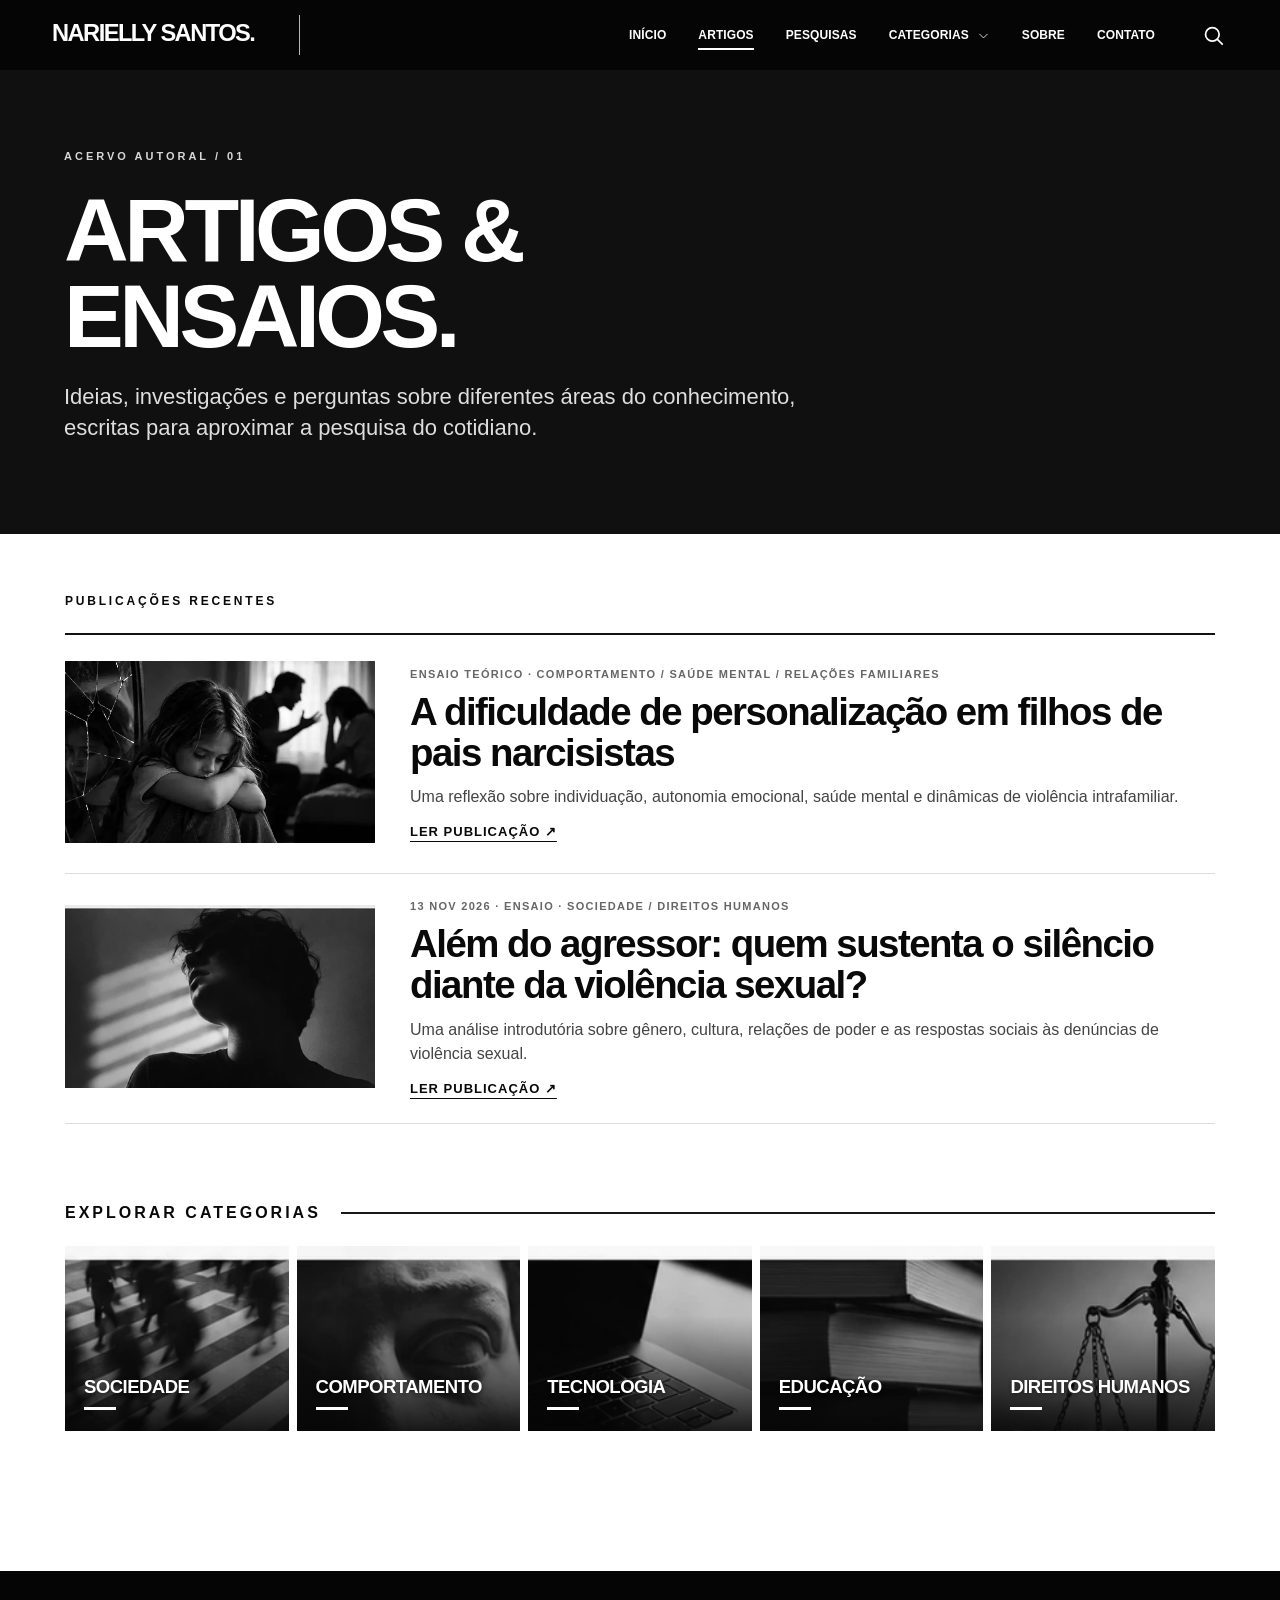
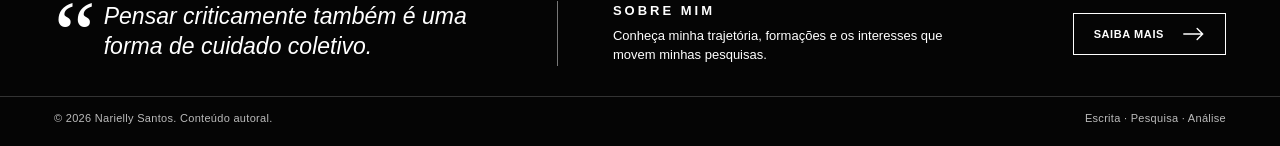
==== artigos/index.html @ c9ee36af "Aplica capa editorial na listagem de artigos" ====
<!DOCTYPE html>

<html lang="pt-BR"><head><meta charset="utf-8"/><meta content="width=device-width, initial-scale=1" name="viewport"/>
<meta content="Arquivo de artigos e ensaios autorais de Narielly Santos." name="description"/><meta content="#050505" name="theme-color"/>
<meta content="website" property="og:type"/><meta content="Artigos e ensaios — Narielly Santos" property="og:title"/><meta content="Arquivo de artigos e ensaios autorais de Narielly Santos." property="og:description"/>
<title>Artigos e ensaios — Narielly Santos</title><link href="../assets/style.css" rel="stylesheet"/>
</head><body data-root="../"><a class="skip-link" href="#main">Pular para o conteúdo</a>
<header class="site-header"><div class="header-inner"><a aria-label="Narielly Santos, página inicial" class="brand" href="../index.html">NARIELLY SANTOS.</a>
<nav aria-label="Navegação principal" class="main-nav" data-nav=""><a href="../index.html">INÍCIO</a>
<a aria-current="page" class="active" href="../artigos/index.html">ARTIGOS</a>
<a href="../pesquisas/index.html">PESQUISAS</a>
<div class="nav-dropdown"><button aria-expanded="false" aria-label="Abrir categorias" data-dropdown-toggle="" type="button">CATEGORIAS <svg aria-hidden="true" fill="none" stroke="currentColor" viewbox="0 0 16 16"><path d="m3 6 5 5 5-5"></path></svg></button>
<div class="dropdown-menu"><a href="../artigos/index.html?tema=sociedade">SOCIEDADE</a><a href="../artigos/index.html?tema=comportamento">COMPORTAMENTO</a><a href="../artigos/index.html?tema=tecnologia">TECNOLOGIA</a><a href="../artigos/index.html?tema=educacao">EDUCAÇÃO</a><a href="../artigos/index.html?tema=direitos-humanos">DIREITOS HUMANOS</a><a href="../artigos/index.html?tema=saude-mental">SAÚDE MENTAL</a><a href="../artigos/index.html?tema=relacoes-familiares">RELAÇÕES FAMILIARES</a></div></div>
<a href="../sobre/index.html">SOBRE</a><a href="../contato/index.html">CONTATO</a></nav>
<div class="header-actions"><button aria-label="Pesquisar no site" class="icon-button" data-search-open="" title="Pesquisar (/)" type="button"><svg aria-hidden="true" fill="none" stroke="currentColor" stroke-linecap="round" stroke-linejoin="round" viewbox="0 0 24 24"><circle cx="10.8" cy="10.8" r="7.1"></circle><path d="m16.1 16.1 5 5"></path></svg></button>
<button aria-expanded="false" aria-label="Abrir menu" class="icon-button mobile-menu" data-menu="" type="button"><svg aria-hidden="true" fill="none" stroke="currentColor" stroke-linecap="round" viewbox="0 0 24 24"><path d="M2 6h20M2 12h20M2 18h20"></path></svg></button></div></div></header>
<main id="main"><section class="inner-hero no-image"><div class="inner-kicker">ACERVO AUTORAL / 01</div><h1>ARTIGOS &amp;<br/>ENSAIOS.</h1><p>Ideias, investigações e perguntas sobre diferentes áreas do conhecimento, escritas para aproximar a pesquisa do cotidiano.</p></section>
<div class="content-container"><div class="section-overline" data-category-title="">PUBLICAÇÕES RECENTES</div><div class="article-list" data-article-list=""><article class="article-list-card"><a href="narcisismo-parental-autonomia-emocional/index.html" aria-label="Ler A dificuldade de personalização em filhos de pais narcisistas"><img alt="Imagem editorial em preto e branco sobre relações familiares" src="../assets/capa-narcisismo-parental.webp"/></a><div><div class="small-meta">ENSAIO TEÓRICO · COMPORTAMENTO / SAÚDE MENTAL / RELAÇÕES FAMILIARES</div><h2><a href="narcisismo-parental-autonomia-emocional/index.html">A dificuldade de personalização em filhos de pais narcisistas</a></h2><p>Uma reflexão sobre individuação, autonomia emocional, saúde mental e dinâmicas de violência intrafamiliar.</p><a class="text-arrow" href="narcisismo-parental-autonomia-emocional/index.html">LER PUBLICAÇÃO ↗</a></div></article>
<article class="article-list-card"><a href="alem-do-agressor/index.html"><img alt="Silhueta conceitual em preto e branco" src="../assets/feature-silhouette.webp"/></a><div><div class="small-meta">13 NOV 2026 · ENSAIO · SOCIEDADE / DIREITOS HUMANOS</div><h2><a href="alem-do-agressor/index.html">Além do agressor: quem sustenta o silêncio diante da violência sexual?</a></h2><p>Uma análise introdutória sobre gênero, cultura, relações de poder e as respostas sociais às denúncias de violência sexual.</p><a class="text-arrow" href="alem-do-agressor/index.html">LER PUBLICAÇÃO ↗</a></div></article></div>
<div class="empty-state" data-empty-state="" hidden=""><h2>Novas publicações em preparação.</h2><p>Esta categoria ainda não tem um texto publicado. O primeiro ensaio já está disponível nas seções Sociedade e Direitos humanos.</p><a href="./index.html">Ver todos os artigos ↗</a></div>
<h2 class="section-label">EXPLORAR CATEGORIAS</h2><div class="topics-page"><a aria-label="Publicações de Sociedade" class="topic-card" href="../artigos/index.html?tema=sociedade"><img alt="Fotografia conceitual para a categoria Sociedade" src="../assets/category-sociedade.webp"/><span>SOCIEDADE</span></a><a aria-label="Publicações de Comportamento" class="topic-card" href="../artigos/index.html?tema=comportamento"><img alt="Fotografia conceitual para a categoria Comportamento" src="../assets/category-comportamento.webp"/><span>COMPORTAMENTO</span></a><a aria-label="Publicações de Tecnologia" class="topic-card" href="../artigos/index.html?tema=tecnologia"><img alt="Fotografia conceitual para a categoria Tecnologia" src="../assets/category-tecnologia.webp"/><span>TECNOLOGIA</span></a><a aria-label="Publicações de Educação" class="topic-card" href="../artigos/index.html?tema=educacao"><img alt="Fotografia conceitual para a categoria Educação" src="../assets/category-educacao.webp"/><span>EDUCAÇÃO</span></a><a aria-label="Publicações de Direitos Humanos" class="topic-card" href="../artigos/index.html?tema=direitos-humanos"><img alt="Fotografia conceitual para a categoria Direitos Humanos" src="../assets/category-direitos-humanos.webp"/><span>DIREITOS HUMANOS</span></a></div></div></main>
<footer class="site-footer"><div class="footer-inner"><div class="footer-quote"><span aria-hidden="true" class="footer-quote-mark">“</span><em>Pensar criticamente também é uma forma de cuidado coletivo.</em></div><div class="footer-about"><h2>SOBRE MIM</h2><p>Conheça minha trajetória, formações e os interesses que movem minhas pesquisas.</p></div><a class="light-button" href="../sobre/index.html">SAIBA MAIS <svg aria-hidden="true" fill="none" stroke="currentColor" stroke-linecap="round" viewbox="0 0 28 18"><path d="M1 9h24M18 2l7 7-7 7"></path></svg></a></div>
<div class="footer-bottom"><span>© <span data-year="">2026</span> Narielly Santos. Conteúdo autoral.</span><span>Escrita · Pesquisa · Análise</span></div></footer>
<div aria-hidden="true" aria-label="Pesquisa no site" aria-modal="true" class="search-modal" data-search-modal="" role="dialog"><div class="search-panel">
<div class="search-panel-top"><h2>BUSCAR PUBLICAÇÕES</h2><button aria-label="Fechar busca" class="icon-button" data-search-close="" style="color:#000;font-size:29px" type="button">×</button></div>
<label for="site-search" style="font-size:12px;color:#666">Pesquise por título ou assunto</label><input autocomplete="off" data-search-input="" id="site-search" placeholder="Violência sexual, tecnologia, sociedade..."/><div class="search-results" data-search-results=""></div></div></div>
<script defer="" src="../assets/app.js"></script></body></html>
---- assets/style.css ----
:root{--ink:#090909;--paper:#f5f5f5;--white:#fff;--grey:#656565;--line:#d6d6d6;--soft:#ededed;--max:1320px}
*,*::before,*::after{box-sizing:border-box}
html{scroll-behavior:smooth;scroll-padding-top:82px}
body{margin:0;background:#fff;color:var(--ink);font-family:Arial,Helvetica,sans-serif;-webkit-font-smoothing:antialiased}
body.modal-open,body.nav-open{overflow:hidden}
a{color:inherit;text-decoration:none}
button,input,textarea{font:inherit}
button{cursor:pointer}
button:disabled{cursor:not-allowed}
::selection{background:#222;color:#fff}
:focus-visible{outline:3px solid #aaa;outline-offset:3px}
.skip-link{position:absolute;left:15px;top:-90px;z-index:100;background:#fff;color:#000;padding:10px 15px}
.skip-link:focus{top:10px}
.site-header{height:70px;background:#050505;color:white;position:relative;z-index:20}
.header-inner{height:100%;max-width:var(--max);margin:auto;padding:0 52px;display:flex;align-items:center;gap:36px}
.brand{font-size:clamp(16px,1.85vw,29px);font-weight:850;letter-spacing:-1.55px;white-space:nowrap;line-height:1}
.brand::after{content:"";display:inline-block;width:1px;height:40px;background:#b8b8b8;vertical-align:middle;margin-left:45px}
.main-nav{display:flex;align-items:center;gap:clamp(16px,2.5vw,36px);margin-left:auto;white-space:nowrap}
.main-nav>a,.nav-dropdown>button{padding:8px 0;border:0;background:none;color:inherit;font-size:12px;letter-spacing:.1px;font-weight:700;position:relative}
.main-nav>a::after,.nav-dropdown>button::after{content:"";height:2px;width:0;background:white;bottom:0;left:0;position:absolute;transition:width .18s}
.main-nav>a:hover::after,.main-nav>a.active::after,.nav-dropdown>button:hover::after{width:100%}
.nav-dropdown{position:relative}
.nav-dropdown>button{display:flex;align-items:center;gap:8px}
.nav-dropdown>button svg{width:13px;height:13px}
.dropdown-menu{display:none;position:absolute;right:-15px;top:33px;width:240px;background:#fff;color:#0a0a0a;border:1px solid #dadada;box-shadow:0 13px 35px #0003;padding:10px 0}
.nav-dropdown:focus-within .dropdown-menu,.nav-dropdown:hover .dropdown-menu,.nav-dropdown.open .dropdown-menu{display:block}
.dropdown-menu a{display:block;padding:10px 17px;font-size:12px;font-weight:650;letter-spacing:.8px}
.dropdown-menu a:hover,.search-result:hover{background:#eee}
.header-actions{display:flex;gap:21px;align-items:center;margin-left:8px}
.icon-button{color:inherit;border:0;background:none;display:inline-flex;align-items:center;justify-content:center;padding:3px}
.icon-button svg{width:23px;height:23px;stroke-width:1.8}
.mobile-menu{display:none}
.home-hero{height:530px;position:relative;background:linear-gradient(90deg,#1a1a1a,#222);color:#fff;overflow:hidden}
.hero-art{position:absolute;top:0;right:0;width:63%;height:100%;background-image:url('hero-portrait.webp');background-repeat:no-repeat;background-position:center 45%;background-size:cover;filter:grayscale(1)}
.home-hero::before{content:"";position:absolute;inset:0;z-index:1;background:linear-gradient(90deg,#181818 0%,#181818 28%,#181818e6 42%,#18181844 61%,transparent 82%)}
.hero-inner{max-width:var(--max);margin:auto;padding:0 72px;height:100%;position:relative;z-index:2;display:flex;flex-direction:column;justify-content:center;align-items:flex-start}
.eyebrow{font-size:12px;font-weight:500;letter-spacing:5px;text-transform:uppercase}
.home-hero h1{font-size:clamp(60px,7.8vw,110px);line-height:.82;font-weight:300;letter-spacing:-5px;margin:26px 0 28px;text-transform:uppercase}
.home-hero h1 strong{display:block;font-weight:900;letter-spacing:-6px}
.hero-rule{display:block;width:70px;height:4px;background:white}
.hero-description{font-size:clamp(17px,1.6vw,23px);max-width:465px;line-height:1.23;font-weight:400;margin:22px 0 30px}
.outline-button,.light-button{display:inline-flex;gap:19px;justify-content:center;align-items:center;min-height:54px;border:2px solid #fff;color:#fff;padding:12px 30px;text-transform:uppercase;font-weight:800;font-size:14px;letter-spacing:.6px;background:transparent;transition:color .15s,background .15s}
.outline-button:hover{background:white;color:#000}
.outline-button svg,.light-button svg{width:26px;height:18px;stroke-width:1.8}
.home-content{max-width:var(--max);margin:auto;padding:22px 42px 28px}
.feature-grid{display:grid;grid-template-columns:44% 1fr;gap:30px;align-items:stretch}
.feature-image{display:block;overflow:hidden;min-height:272px;background:#222}
.feature-image img{width:100%;height:100%;display:block;object-fit:cover;filter:grayscale(1);transition:transform .4s}
.feature-image:hover img{transform:scale(1.035)}
.feature-copy{min-width:0;padding:5px 25px 10px 0;display:flex;flex-direction:column}
.kicker{display:flex;align-items:center;gap:14px;letter-spacing:3px;font-size:11px;font-weight:750}
.kicker::after{content:"";width:46px;height:1px;background:#797979}
.feature-copy h2{font-size:clamp(30px,3.45vw,45px);line-height:.97;letter-spacing:-1.9px;margin:20px 0 12px;max-width:670px;font-weight:850}
.feature-copy p{font-size:16px;line-height:1.42;max-width:650px;margin:0}
.feature-meta{margin-top:auto;padding-top:22px;display:flex;align-items:center;gap:13px;flex-wrap:wrap;font-size:10px;letter-spacing:.6px;font-weight:650}
.feature-meta .meta-divider{height:15px;width:1px;background:#888}
.feature-arrow{font-size:37px;font-weight:300;margin-left:auto;line-height:1;transition:transform .2s}
.feature-arrow:hover{transform:translateX(8px)}
.topics{margin-top:32px}
.section-label{font-weight:850;letter-spacing:3px;font-size:16px;margin:0 0 15px;display:flex;gap:20px;align-items:center;text-transform:uppercase}
.section-label::after{content:"";height:2px;flex:1;background:#171717}
.topic-grid{display:grid;grid-template-columns:repeat(5,minmax(0,1fr));gap:7px}
.topic-card{height:202px;position:relative;overflow:hidden;background:#222;color:white;display:block}
.topic-card>img{width:100%;height:100%;object-fit:cover;filter:grayscale(1);transition:transform .3s,filter .3s}
.topic-card::after{content:"";position:absolute;inset:38% 0 0;background:linear-gradient(transparent,#050505db);pointer-events:none}
.topic-card span{position:absolute;bottom:21px;left:19px;z-index:2;font-size:clamp(15px,1.45vw,21px);font-weight:850;letter-spacing:-.55px;text-transform:uppercase;line-height:1.05;text-shadow:0 1px 4px #0007}
.topic-card span::after{content:"";display:block;margin-top:10px;height:3px;width:32px;background:white}
.topic-card:hover img{transform:scale(1.08);filter:grayscale(1) brightness(.78)}
.site-footer{background:#050505;color:#fff}
.footer-inner{max-width:var(--max);margin:auto;display:grid;grid-template-columns:43% 1fr auto;gap:55px;align-items:center;padding:30px 54px}
.footer-quote{display:flex;gap:21px;align-items:flex-start;min-width:0;border-right:1px solid #777;padding-right:35px}
.footer-quote-mark{font-family:Georgia,serif;font-size:94px;line-height:.7;letter-spacing:-13px}
.footer-quote em{font-size:clamp(16px,1.8vw,23px);line-height:1.32;font-weight:350;max-width:370px}
.footer-about h2{font-size:13px;letter-spacing:3px;margin:0 0 9px}
.footer-about p{font-size:13px;line-height:1.4;max-width:350px;margin:0}
.light-button{min-height:42px;border:1px solid white;padding:9px 20px;font-size:11px;white-space:nowrap}
.light-button:hover{background:white;color:#000}
.light-button svg{width:22px}
.footer-bottom{padding:15px 54px 22px;border-top:1px solid #333;max-width:var(--max);margin:auto;display:flex;gap:20px;justify-content:space-between;font-size:11px;color:#bbb;letter-spacing:.3px}
/* Interior pages */
.inner-hero{background:#0b0b0b;color:#fff;position:relative;overflow:hidden;padding:80px max(5vw,calc((100vw - 1210px)/2)) 90px}
.inner-hero.no-image{background:#101010}
.inner-hero .inner-kicker{font-size:11px;letter-spacing:3px;font-weight:700;text-transform:uppercase;color:#d7d7d7}
.inner-hero h1{font-size:clamp(52px,7vw,93px);font-weight:850;letter-spacing:-4.5px;line-height:.96;margin:25px 0 22px;max-width:1000px}
.inner-hero p{font-size:clamp(17px,1.8vw,22px);line-height:1.43;max-width:760px;margin:0;color:#dedede}
.inner-hero .hero-image{position:absolute;inset:0 0 0 52%;background:url('feature-silhouette.webp') center/cover;opacity:.48;filter:grayscale(1)}
.inner-hero:has(.hero-image)::after{content:"";position:absolute;inset:0;background:linear-gradient(90deg,#0b0b0b 36%,#0b0b0bb3 65%,#0b0b0b36);pointer-events:none}
.inner-hero:has(.hero-image)>:not(.hero-image){position:relative;z-index:1}
.content-container{width:min(calc(100% - 64px),1150px);margin:auto;padding:60px 0 100px}
.section-overline{text-transform:uppercase;letter-spacing:2.8px;font-size:12px;font-weight:700}
.article-list{display:grid;gap:0;border-top:2px solid #111;margin:25px 0 45px}
.article-list-card{display:grid;grid-template-columns:310px 1fr;gap:35px;padding:26px 0;border-bottom:1px solid #ddd;align-items:center}
.article-list-card img{width:100%;aspect-ratio:1.7;object-fit:cover;filter:grayscale(1)}
.article-list-card h2{font-size:clamp(26px,3vw,39px);letter-spacing:-1.5px;line-height:1.06;margin:12px 0}
.article-list-card p{line-height:1.5;color:#444;margin:0 0 13px}
.small-meta{font-size:11px;text-transform:uppercase;letter-spacing:1.3px;color:#666;font-weight:700}
.text-arrow{font-size:13px;font-weight:800;text-transform:uppercase;letter-spacing:1px;text-decoration:underline;text-underline-offset:5px}
.text-arrow:hover{opacity:.6}
.topics-page{display:grid;grid-template-columns:repeat(5,1fr);gap:8px;margin:40px 0}
.topics-page .topic-card{height:185px}
.empty-state{background:#f0f0f0;padding:45px;max-width:780px;border-left:4px solid #111;line-height:1.5}
.empty-state h2{margin-top:0;font-size:26px}
.empty-state a{text-decoration:underline}
.article-layout{max-width:1150px;margin:auto;display:grid;grid-template-columns:205px minmax(0,750px);gap:70px;padding:64px 40px 100px}
.article-aside{position:sticky;top:30px;align-self:start;padding-top:5px}
.article-aside .label{font-size:11px;letter-spacing:2px;font-weight:850}
.article-aside .toc{border-left:1px solid #aaa;display:grid;gap:0;margin-top:16px}
.article-aside .toc a{display:block;font-size:12px;line-height:1.35;color:#666;padding:9px 0 9px 14px}
.article-aside .toc a:hover{color:#000;border-left:2px solid #000;margin-left:-1px}
.article-aside .share{margin-top:30px;border-top:1px solid #ddd;padding-top:20px}
.article-aside .share button,.mobile-share{display:inline-flex;align-items:center;gap:10px;border:1px solid #222;padding:10px 14px;font-size:12px;font-weight:700;background:white}
.article-aside .share button:hover,.mobile-share:hover{background:black;color:#fff}
.article-body{max-width:750px}
.article-meta{font-size:11px;font-weight:700;letter-spacing:1.2px;text-transform:uppercase;margin-bottom:35px;display:flex;gap:14px;align-items:center;flex-wrap:wrap}
.article-meta .sep{height:12px;width:1px;background:#999}
.article-body .lead{font-size:clamp(20px,2.2vw,26px);font-weight:500;line-height:1.47;letter-spacing:-.3px;margin:0 0 30px}
.article-body>p,.article-body section p{font-size:18px;line-height:1.82;margin:17px 0;color:#262626}
.article-body section{scroll-margin-top:42px}
.article-body h2{font-size:clamp(27px,3vw,37px);line-height:1.11;letter-spacing:-1px;margin:51px 0 17px}
.article-body blockquote{border-left:4px solid #111;padding:18px 26px;margin:35px 0;font-size:clamp(22px,2.7vw,32px);line-height:1.3;font-weight:700;letter-spacing:-.5px;background:#f2f2f2}
.article-note{border-top:1px solid #222;border-bottom:1px solid #222;margin:30px 0;padding:20px 0;font-size:13px;line-height:1.6;color:#555}
.article-body .references{border-top:2px solid #111;margin-top:55px;padding-top:10px}
.article-body .references h2{margin-top:25px}
.article-body .references li{font-size:14px;line-height:1.65;padding-bottom:14px;overflow-wrap:anywhere}
.article-body .references a{text-decoration:underline;text-underline-offset:3px}
.inline-photo{width:100%;object-fit:cover;max-height:340px;filter:grayscale(1);margin:10px 0 20px}
.prose{max-width:790px}
.prose p{font-size:19px;line-height:1.75;margin:20px 0;color:#272727}
.prose h2{font-size:32px;letter-spacing:-1px;margin-top:50px}
.prose a{text-decoration:underline;text-underline-offset:4px}
.kicker-box{border-top:2px solid #111;padding-top:22px;margin-top:40px}
.form-row{margin-top:18px;display:grid;gap:7px}
.form-row label{font-size:12px;font-weight:800;text-transform:uppercase;letter-spacing:1.4px}
.form-row input,.form-row textarea{width:100%;border:1px solid #888;padding:12px 15px;border-radius:0;background:#fff;line-height:1.4}
.black-button{display:inline-block;background:#080808;color:white;border:1px solid #080808;font-size:12px;font-weight:800;letter-spacing:.6px;padding:15px 25px;margin-top:20px}
.black-button:hover{background:#555;border-color:#555}
.form-feedback{min-height:22px;color:#444;font-size:13px}
/* Search overlay */
.search-modal{position:fixed;z-index:70;inset:0;background:#000b;display:none;align-items:flex-start;justify-content:center;padding:100px 20px 20px}
.search-modal.open{display:flex}
.search-panel{width:min(100%,740px);background:#fff;box-shadow:0 35px 70px #0007;padding:30px}
.search-panel-top{display:flex;justify-content:space-between;align-items:center;gap:20px}
.search-panel h2{font-size:25px;letter-spacing:-1px;margin:0}
.search-panel input{width:100%;border:0;border-bottom:2px solid #111;padding:18px 0;margin:15px 0;font-size:22px;border-radius:0;outline:0}
.search-results{display:grid;gap:7px;max-height:350px;overflow:auto}
.search-result{display:block;padding:15px;border-bottom:1px solid #dedede}
.search-result strong{display:block;font-size:17px}
.search-result small{display:block;color:#666;margin-top:7px;letter-spacing:.4px}
.search-empty{padding:20px;color:#555}
/* Responsive */
@media(max-width:1100px){.header-inner{padding:0 28px;gap:17px}.brand::after{margin-left:15px}.main-nav{gap:17px}.hero-inner{padding:0 50px}.home-content{padding:24px 30px}.feature-copy h2{font-size:36px}.footer-inner{gap:25px;padding-left:32px;padding-right:32px}.footer-bottom{padding-left:32px;padding-right:32px}.article-layout{gap:40px;grid-template-columns:165px minmax(0,1fr)}}
@media(max-width:850px){.site-header{height:64px}.header-inner{padding:0 22px}.brand{font-size:22px}.brand::after{display:none}.main-nav{position:fixed;top:64px;left:0;right:0;bottom:0;background:#090909;display:none;flex-direction:column;align-items:stretch;justify-content:flex-start;padding:28px 30px;gap:15px;overflow-y:auto;margin:0}.nav-open .main-nav{display:flex}.main-nav>a,.nav-dropdown>button{font-size:19px;padding:15px 5px;text-align:left}.nav-dropdown>button{width:100%;justify-content:space-between}.dropdown-menu{position:static;width:auto;display:none;background:#171717;color:white;border-color:#333;box-shadow:none}.nav-dropdown.open .dropdown-menu{display:block}.dropdown-menu a{font-size:13px}.header-actions{margin-left:auto}.mobile-menu{display:inline-flex}.home-hero{height:580px}.hero-art{width:82%;opacity:.78}.home-hero::before{background:linear-gradient(90deg,#171717 0%,#171717ef 33%,#17171796 60%,#17171724 100%)}.hero-inner{padding:0 38px}.home-hero h1{font-size:clamp(60px,10vw,100px)}.feature-grid{grid-template-columns:1fr 1fr;gap:20px}.feature-copy h2{font-size:clamp(26px,4vw,36px)}.topic-grid,.topics-page{grid-template-columns:repeat(3,1fr)}.topic-card{height:205px}.footer-inner{grid-template-columns:1fr 1fr;gap:30px}.footer-quote{border-right:none}.footer-inner>.light-button{grid-column:2;justify-self:start}.article-layout{grid-template-columns:1fr;max-width:780px;padding:45px 25px 90px}.article-aside{position:static}.article-aside .toc{display:none}.article-aside .share{display:none}.article-aside .label{display:none}.article-meta{margin-bottom:25px}}
@media(max-width:610px){.header-inner{padding:0 16px}.brand{font-size:19px;letter-spacing:-1px}.header-actions{gap:12px}.home-hero{height:590px}.hero-art{width:100%;background-position:58% center;opacity:.7}.home-hero::before{background:linear-gradient(90deg,#131313eb 0%,#151515ae 75%,#1515155d 100%),linear-gradient(0deg,#131313e3,transparent 64%)}.hero-inner{padding:0 24px;justify-content:flex-end;padding-bottom:65px}.eyebrow{font-size:9px;letter-spacing:3.6px}.home-hero h1{font-size:clamp(54px,14vw,87px);margin:23px 0 20px;letter-spacing:-3.5px}.home-hero h1 strong{letter-spacing:-4px}.hero-description{font-size:17px;max-width:350px;line-height:1.35;margin:21px 0 25px}.outline-button{padding:12px 20px;min-height:47px;font-size:12px}.home-content{padding:21px 17px 34px}.feature-grid{grid-template-columns:1fr;gap:17px}.feature-image{min-height:0;aspect-ratio:1.65}.feature-copy{padding:0 2px 8px}.feature-copy h2{font-size:clamp(32px,9vw,42px);line-height:1.02;margin:16px 0 12px}.feature-copy p{font-size:15px}.feature-meta{margin-top:20px;gap:8px;font-size:9px}.feature-arrow{font-size:33px}.topics{margin-top:28px}.section-label{font-size:13px;letter-spacing:2px;gap:12px}.topic-grid,.topics-page{grid-template-columns:repeat(2,minmax(0,1fr));gap:7px}.topic-card{height:160px}.topic-card span{font-size:14px;left:12px;bottom:12px}.topic-card span::after{margin-top:7px}.footer-inner{display:block;padding:32px 20px}.footer-quote{padding:0;margin-bottom:26px}.footer-quote-mark{font-size:74px}.footer-quote em{font-size:20px}.footer-about{margin-bottom:20px}.footer-bottom{display:block;padding:20px}.footer-bottom span{display:block;margin-bottom:5px}.inner-hero{padding:65px 22px 70px}.inner-hero h1{font-size:clamp(47px,12vw,72px);letter-spacing:-3px}.inner-hero p{font-size:17px}.content-container{width:calc(100% - 40px);padding:40px 0 75px}.article-list-card{grid-template-columns:1fr;gap:15px}.article-list-card h2{font-size:31px}.article-list-card img{aspect-ratio:1.75}.article-layout{padding:34px 20px 75px}.article-body>p,.article-body section p{font-size:17px;line-height:1.75}.article-body h2{font-size:29px;margin-top:44px}.article-body .lead{font-size:20px}.article-meta{font-size:10px;gap:9px}.search-modal{padding:68px 12px 12px}.search-panel{padding:20px}.search-panel h2{font-size:21px}.search-panel input{font-size:18px}.empty-state{padding:25px}.prose p{font-size:17px}.prose h2{font-size:27px}}
@media(prefers-reduced-motion:reduce){html{scroll-behavior:auto}*,*::before,*::after{transition:none!important;animation:none!important}}


/* Respiro editorial entre o estado vazio e a navegação por categorias. */
.content-container > .section-label { margin-top: 72px; margin-bottom: 24px; }
.empty-state + .section-label { margin-top: 80px; }
.topics-page { margin-top: 24px; }
@media (max-width: 610px) {
  .content-container > .section-label { margin-top: 62px; margin-bottom: 20px; }
  .empty-state + .section-label { margin-top: 68px; }
}
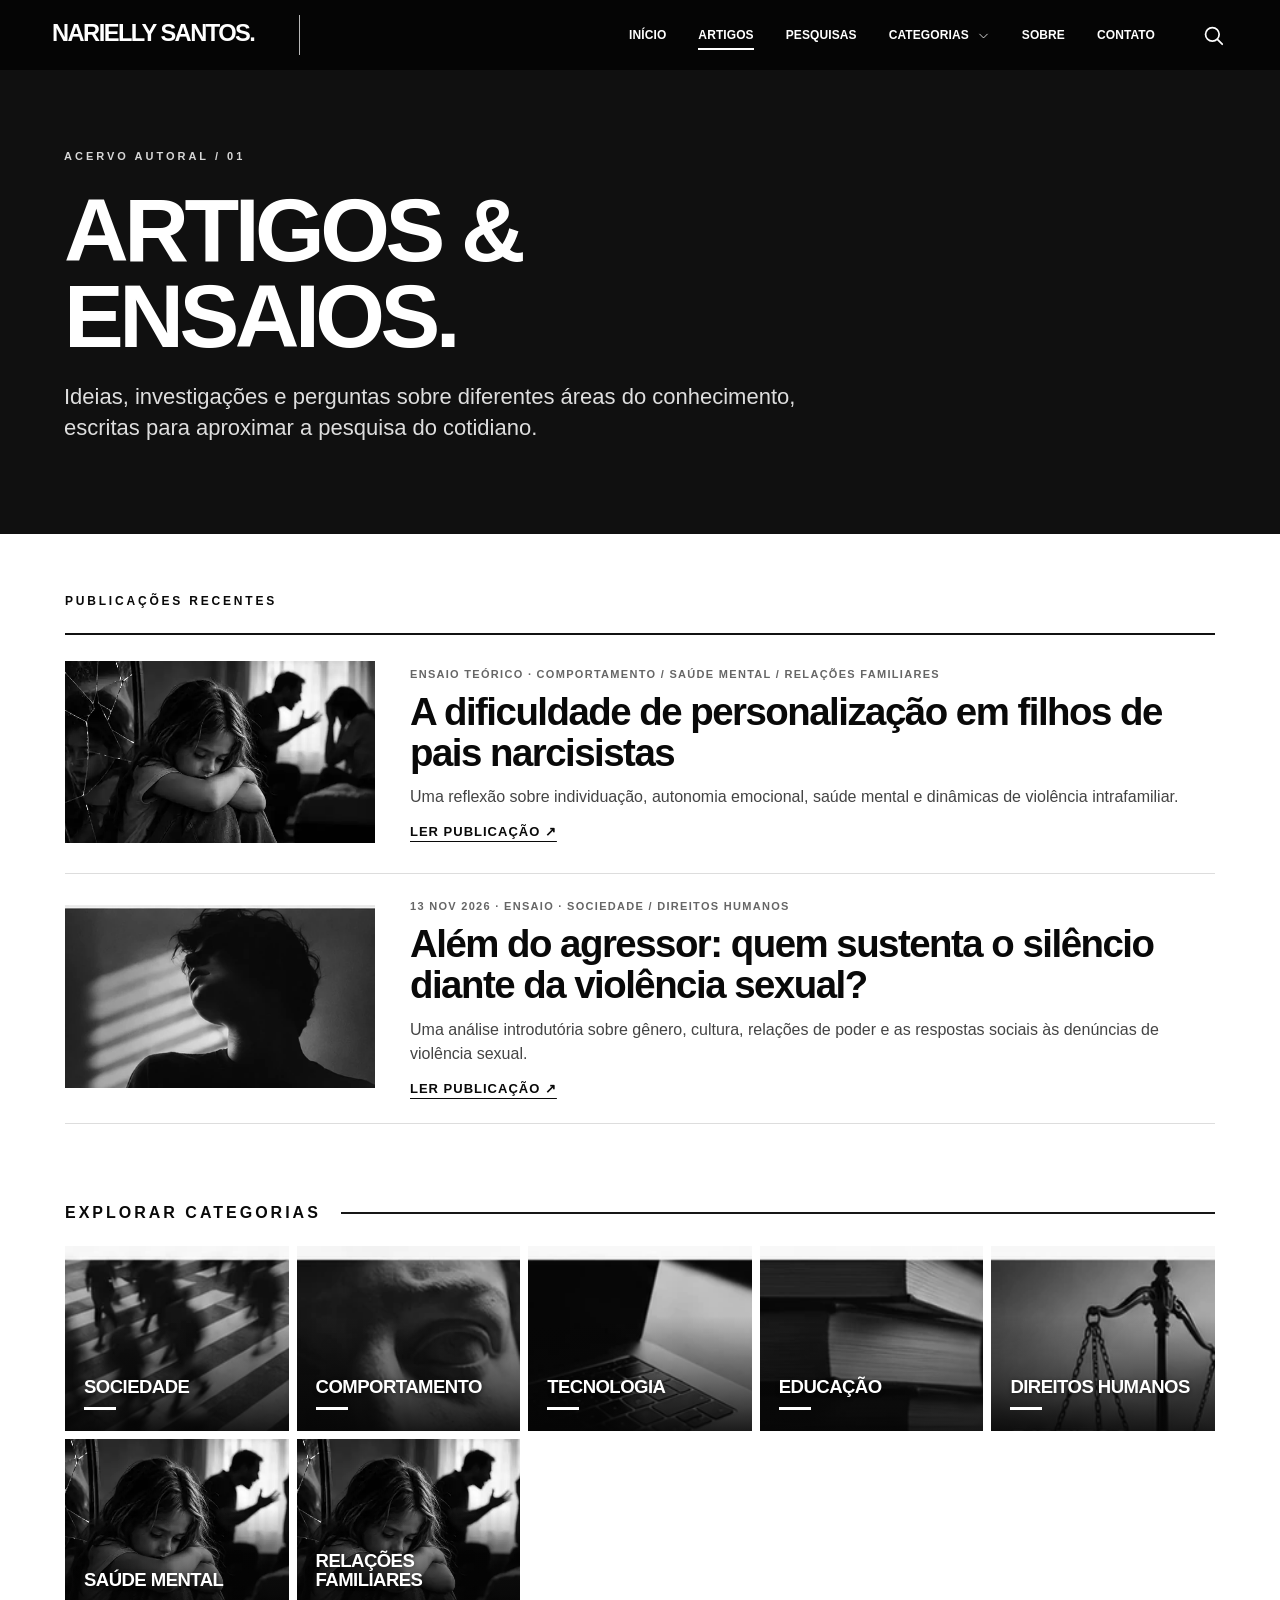
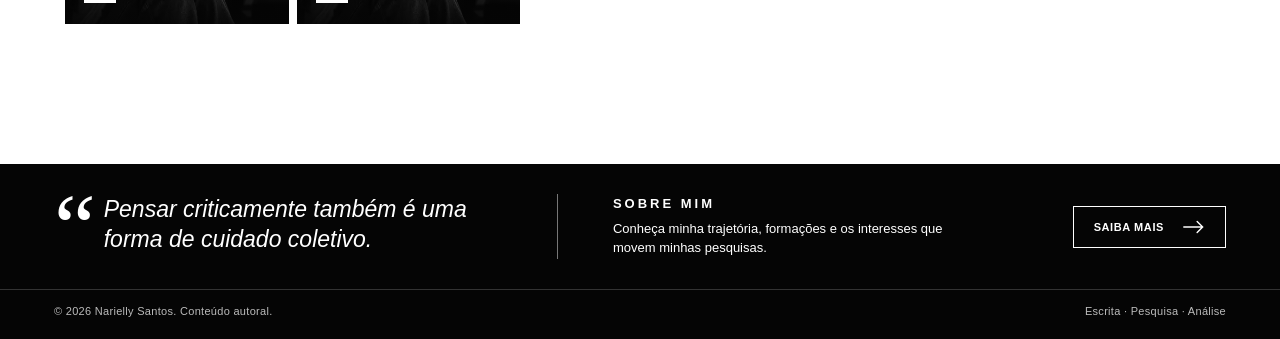
==== commit 37206fb4: "Integra categorias e filtros específicos na listagem" ====
--- a/artigos/index.html
+++ b/artigos/index.html
@@ -15,10 +15,10 @@
 <div class="header-actions"><button aria-label="Pesquisar no site" class="icon-button" data-search-open="" title="Pesquisar (/)" type="button"><svg aria-hidden="true" fill="none" stroke="currentColor" stroke-linecap="round" stroke-linejoin="round" viewbox="0 0 24 24"><circle cx="10.8" cy="10.8" r="7.1"></circle><path d="m16.1 16.1 5 5"></path></svg></button>
 <button aria-expanded="false" aria-label="Abrir menu" class="icon-button mobile-menu" data-menu="" type="button"><svg aria-hidden="true" fill="none" stroke="currentColor" stroke-linecap="round" viewbox="0 0 24 24"><path d="M2 6h20M2 12h20M2 18h20"></path></svg></button></div></div></header>
 <main id="main"><section class="inner-hero no-image"><div class="inner-kicker">ACERVO AUTORAL / 01</div><h1>ARTIGOS &amp;<br/>ENSAIOS.</h1><p>Ideias, investigações e perguntas sobre diferentes áreas do conhecimento, escritas para aproximar a pesquisa do cotidiano.</p></section>
-<div class="content-container"><div class="section-overline" data-category-title="">PUBLICAÇÕES RECENTES</div><div class="article-list" data-article-list=""><article class="article-list-card"><a href="narcisismo-parental-autonomia-emocional/index.html" aria-label="Ler A dificuldade de personalização em filhos de pais narcisistas"><img alt="Imagem editorial em preto e branco sobre relações familiares" src="../assets/capa-narcisismo-parental.webp"/></a><div><div class="small-meta">ENSAIO TEÓRICO · COMPORTAMENTO / SAÚDE MENTAL / RELAÇÕES FAMILIARES</div><h2><a href="narcisismo-parental-autonomia-emocional/index.html">A dificuldade de personalização em filhos de pais narcisistas</a></h2><p>Uma reflexão sobre individuação, autonomia emocional, saúde mental e dinâmicas de violência intrafamiliar.</p><a class="text-arrow" href="narcisismo-parental-autonomia-emocional/index.html">LER PUBLICAÇÃO ↗</a></div></article>
-<article class="article-list-card"><a href="alem-do-agressor/index.html"><img alt="Silhueta conceitual em preto e branco" src="../assets/feature-silhouette.webp"/></a><div><div class="small-meta">13 NOV 2026 · ENSAIO · SOCIEDADE / DIREITOS HUMANOS</div><h2><a href="alem-do-agressor/index.html">Além do agressor: quem sustenta o silêncio diante da violência sexual?</a></h2><p>Uma análise introdutória sobre gênero, cultura, relações de poder e as respostas sociais às denúncias de violência sexual.</p><a class="text-arrow" href="alem-do-agressor/index.html">LER PUBLICAÇÃO ↗</a></div></article></div>
+<div class="content-container"><div class="section-overline" data-category-title="">PUBLICAÇÕES RECENTES</div><div class="article-list" data-article-list=""><article class="article-list-card" data-categories="comportamento,saude-mental,relacoes-familiares"><a href="narcisismo-parental-autonomia-emocional/index.html" aria-label="Ler A dificuldade de personalização em filhos de pais narcisistas"><img alt="Imagem editorial em preto e branco sobre relações familiares" src="../assets/capa-narcisismo-parental.webp"/></a><div><div class="small-meta">ENSAIO TEÓRICO · COMPORTAMENTO / SAÚDE MENTAL / RELAÇÕES FAMILIARES</div><h2><a href="narcisismo-parental-autonomia-emocional/index.html">A dificuldade de personalização em filhos de pais narcisistas</a></h2><p>Uma reflexão sobre individuação, autonomia emocional, saúde mental e dinâmicas de violência intrafamiliar.</p><a class="text-arrow" href="narcisismo-parental-autonomia-emocional/index.html">LER PUBLICAÇÃO ↗</a></div></article>
+<article class="article-list-card" data-categories="sociedade,direitos-humanos"><a href="alem-do-agressor/index.html"><img alt="Silhueta conceitual em preto e branco" src="../assets/feature-silhouette.webp"/></a><div><div class="small-meta">13 NOV 2026 · ENSAIO · SOCIEDADE / DIREITOS HUMANOS</div><h2><a href="alem-do-agressor/index.html">Além do agressor: quem sustenta o silêncio diante da violência sexual?</a></h2><p>Uma análise introdutória sobre gênero, cultura, relações de poder e as respostas sociais às denúncias de violência sexual.</p><a class="text-arrow" href="alem-do-agressor/index.html">LER PUBLICAÇÃO ↗</a></div></article></div>
 <div class="empty-state" data-empty-state="" hidden=""><h2>Novas publicações em preparação.</h2><p>Esta categoria ainda não tem um texto publicado. O primeiro ensaio já está disponível nas seções Sociedade e Direitos humanos.</p><a href="./index.html">Ver todos os artigos ↗</a></div>
-<h2 class="section-label">EXPLORAR CATEGORIAS</h2><div class="topics-page"><a aria-label="Publicações de Sociedade" class="topic-card" href="../artigos/index.html?tema=sociedade"><img alt="Fotografia conceitual para a categoria Sociedade" src="../assets/category-sociedade.webp"/><span>SOCIEDADE</span></a><a aria-label="Publicações de Comportamento" class="topic-card" href="../artigos/index.html?tema=comportamento"><img alt="Fotografia conceitual para a categoria Comportamento" src="../assets/category-comportamento.webp"/><span>COMPORTAMENTO</span></a><a aria-label="Publicações de Tecnologia" class="topic-card" href="../artigos/index.html?tema=tecnologia"><img alt="Fotografia conceitual para a categoria Tecnologia" src="../assets/category-tecnologia.webp"/><span>TECNOLOGIA</span></a><a aria-label="Publicações de Educação" class="topic-card" href="../artigos/index.html?tema=educacao"><img alt="Fotografia conceitual para a categoria Educação" src="../assets/category-educacao.webp"/><span>EDUCAÇÃO</span></a><a aria-label="Publicações de Direitos Humanos" class="topic-card" href="../artigos/index.html?tema=direitos-humanos"><img alt="Fotografia conceitual para a categoria Direitos Humanos" src="../assets/category-direitos-humanos.webp"/><span>DIREITOS HUMANOS</span></a></div></div></main>
+<h2 class="section-label">EXPLORAR CATEGORIAS</h2><div class="topics-page"><a aria-label="Publicações de Sociedade" class="topic-card" href="../artigos/index.html?tema=sociedade"><img alt="Fotografia conceitual para a categoria Sociedade" src="../assets/category-sociedade.webp"/><span>SOCIEDADE</span></a><a aria-label="Publicações de Comportamento" class="topic-card" href="../artigos/index.html?tema=comportamento"><img alt="Fotografia conceitual para a categoria Comportamento" src="../assets/category-comportamento.webp"/><span>COMPORTAMENTO</span></a><a aria-label="Publicações de Tecnologia" class="topic-card" href="../artigos/index.html?tema=tecnologia"><img alt="Fotografia conceitual para a categoria Tecnologia" src="../assets/category-tecnologia.webp"/><span>TECNOLOGIA</span></a><a aria-label="Publicações de Educação" class="topic-card" href="../artigos/index.html?tema=educacao"><img alt="Fotografia conceitual para a categoria Educação" src="../assets/category-educacao.webp"/><span>EDUCAÇÃO</span></a><a aria-label="Publicações de Direitos Humanos" class="topic-card" href="../artigos/index.html?tema=direitos-humanos"><img alt="Fotografia conceitual para a categoria Direitos Humanos" src="../assets/category-direitos-humanos.webp"/><span>DIREITOS HUMANOS</span></a><a aria-label="Publicações de Saúde Mental" class="topic-card" href="../artigos/index.html?tema=saude-mental"><img alt="Imagem editorial em preto e branco sobre saúde mental" src="../assets/capa-narcisismo-parental.webp"/><span>SAÚDE MENTAL</span></a><a aria-label="Publicações de Relações Familiares" class="topic-card" href="../artigos/index.html?tema=relacoes-familiares"><img alt="Imagem editorial em preto e branco sobre relações familiares" src="../assets/capa-narcisismo-parental.webp"/><span>RELAÇÕES FAMILIARES</span></a></div></div></main>
 <footer class="site-footer"><div class="footer-inner"><div class="footer-quote"><span aria-hidden="true" class="footer-quote-mark">“</span><em>Pensar criticamente também é uma forma de cuidado coletivo.</em></div><div class="footer-about"><h2>SOBRE MIM</h2><p>Conheça minha trajetória, formações e os interesses que movem minhas pesquisas.</p></div><a class="light-button" href="../sobre/index.html">SAIBA MAIS <svg aria-hidden="true" fill="none" stroke="currentColor" stroke-linecap="round" viewbox="0 0 28 18"><path d="M1 9h24M18 2l7 7-7 7"></path></svg></a></div>
 <div class="footer-bottom"><span>© <span data-year="">2026</span> Narielly Santos. Conteúdo autoral.</span><span>Escrita · Pesquisa · Análise</span></div></footer>
 <div aria-hidden="true" aria-label="Pesquisa no site" aria-modal="true" class="search-modal" data-search-modal="" role="dialog"><div class="search-panel">
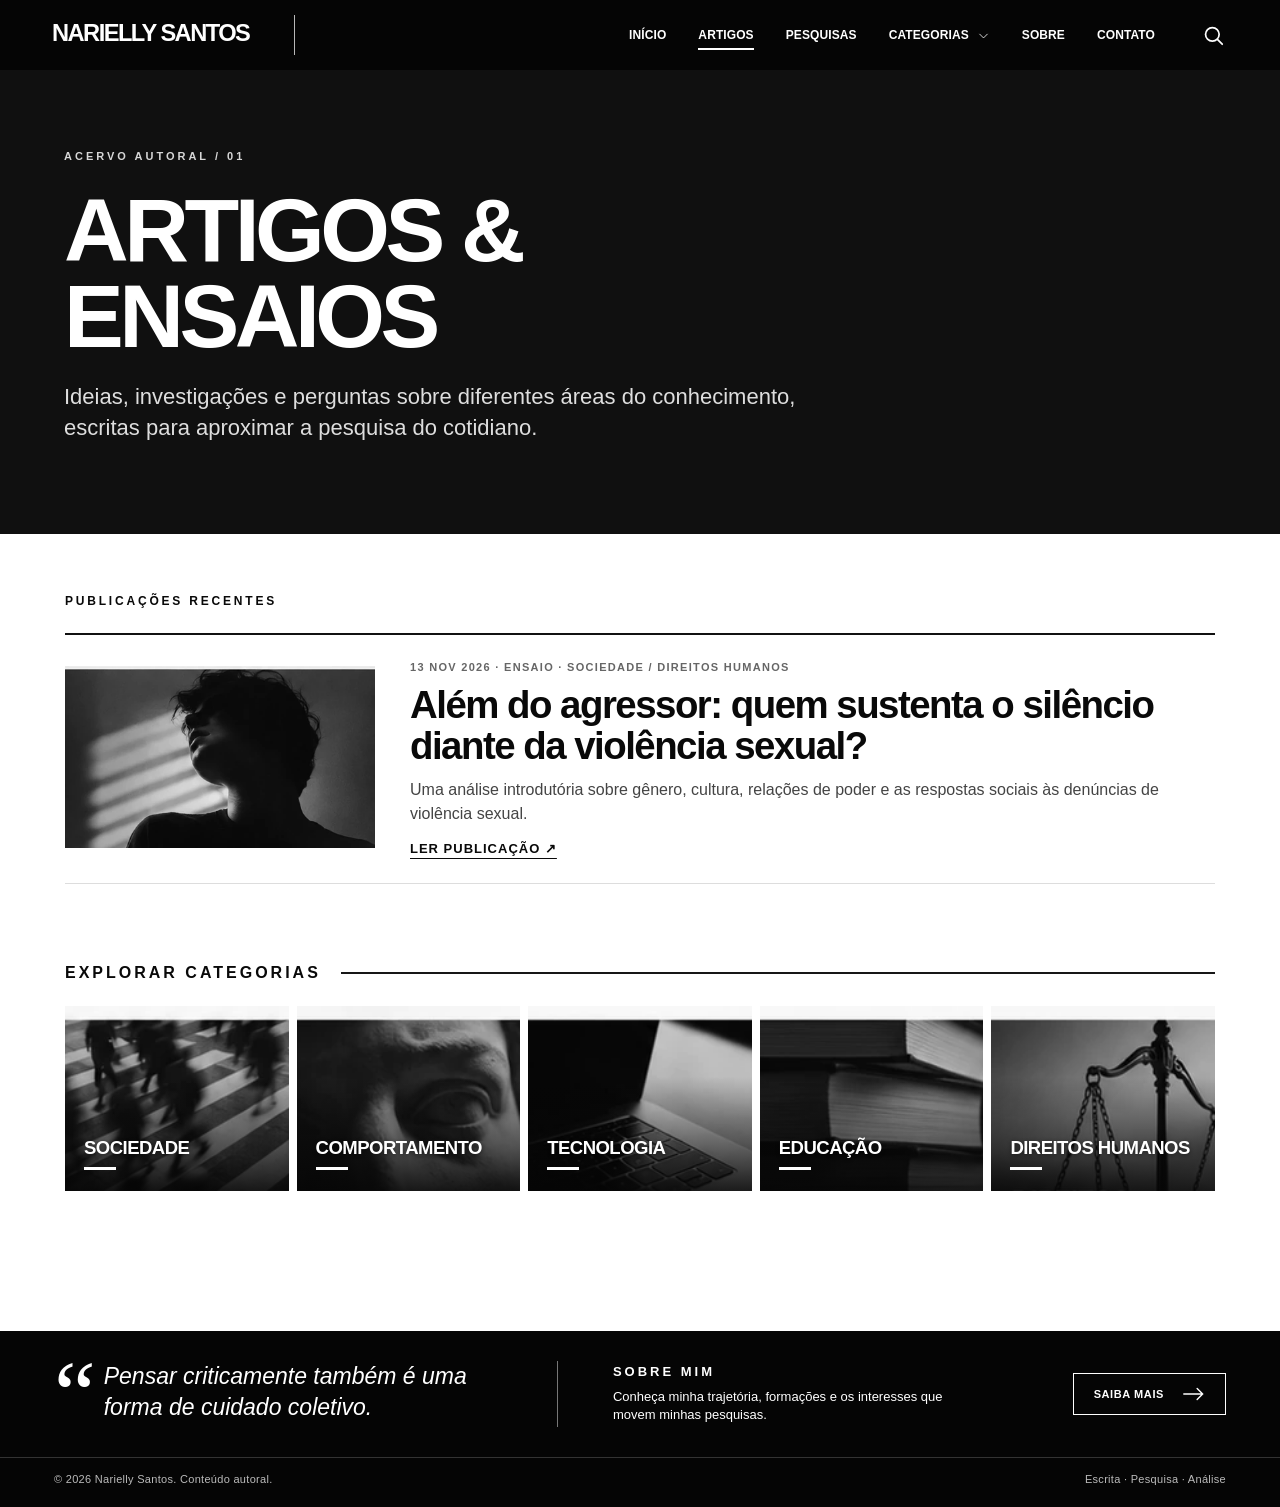
==== commit 4866b1f8: "Corrige navegação e títulos editoriais" ====
--- a/artigos/index.html
+++ b/artigos/index.html
@@ -5,20 +5,19 @@
 <meta content="website" property="og:type"/><meta content="Artigos e ensaios — Narielly Santos" property="og:title"/><meta content="Arquivo de artigos e ensaios autorais de Narielly Santos." property="og:description"/>
 <title>Artigos e ensaios — Narielly Santos</title><link href="../assets/style.css" rel="stylesheet"/>
 </head><body data-root="../"><a class="skip-link" href="#main">Pular para o conteúdo</a>
-<header class="site-header"><div class="header-inner"><a aria-label="Narielly Santos, página inicial" class="brand" href="../index.html">NARIELLY SANTOS.</a>
-<nav aria-label="Navegação principal" class="main-nav" data-nav=""><a href="../index.html">INÍCIO</a>
+<header class="site-header"><div class="header-inner"><a aria-label="Narielly Santos, página inicial" class="brand" data-home-link href="/">NARIELLY SANTOS</a>
+<nav aria-label="Navegação principal" class="main-nav" data-nav=""><a data-home-link href="/">INÍCIO</a>
 <a aria-current="page" class="active" href="../artigos/index.html">ARTIGOS</a>
 <a href="../pesquisas/index.html">PESQUISAS</a>
 <div class="nav-dropdown"><button aria-expanded="false" aria-label="Abrir categorias" data-dropdown-toggle="" type="button">CATEGORIAS <svg aria-hidden="true" fill="none" stroke="currentColor" viewbox="0 0 16 16"><path d="m3 6 5 5 5-5"></path></svg></button>
-<div class="dropdown-menu"><a href="../artigos/index.html?tema=sociedade">SOCIEDADE</a><a href="../artigos/index.html?tema=comportamento">COMPORTAMENTO</a><a href="../artigos/index.html?tema=tecnologia">TECNOLOGIA</a><a href="../artigos/index.html?tema=educacao">EDUCAÇÃO</a><a href="../artigos/index.html?tema=direitos-humanos">DIREITOS HUMANOS</a><a href="../artigos/index.html?tema=saude-mental">SAÚDE MENTAL</a><a href="../artigos/index.html?tema=relacoes-familiares">RELAÇÕES FAMILIARES</a></div></div>
+<div class="dropdown-menu"><a href="../artigos/index.html?tema=sociedade">SOCIEDADE</a><a href="../artigos/index.html?tema=comportamento">COMPORTAMENTO</a><a href="../artigos/index.html?tema=tecnologia">TECNOLOGIA</a><a href="../artigos/index.html?tema=educacao">EDUCAÇÃO</a><a href="../artigos/index.html?tema=direitos-humanos">DIREITOS HUMANOS</a></div></div>
 <a href="../sobre/index.html">SOBRE</a><a href="../contato/index.html">CONTATO</a></nav>
 <div class="header-actions"><button aria-label="Pesquisar no site" class="icon-button" data-search-open="" title="Pesquisar (/)" type="button"><svg aria-hidden="true" fill="none" stroke="currentColor" stroke-linecap="round" stroke-linejoin="round" viewbox="0 0 24 24"><circle cx="10.8" cy="10.8" r="7.1"></circle><path d="m16.1 16.1 5 5"></path></svg></button>
 <button aria-expanded="false" aria-label="Abrir menu" class="icon-button mobile-menu" data-menu="" type="button"><svg aria-hidden="true" fill="none" stroke="currentColor" stroke-linecap="round" viewbox="0 0 24 24"><path d="M2 6h20M2 12h20M2 18h20"></path></svg></button></div></div></header>
-<main id="main"><section class="inner-hero no-image"><div class="inner-kicker">ACERVO AUTORAL / 01</div><h1>ARTIGOS &amp;<br/>ENSAIOS.</h1><p>Ideias, investigações e perguntas sobre diferentes áreas do conhecimento, escritas para aproximar a pesquisa do cotidiano.</p></section>
-<div class="content-container"><div class="section-overline" data-category-title="">PUBLICAÇÕES RECENTES</div><div class="article-list" data-article-list=""><article class="article-list-card" data-categories="comportamento,saude-mental,relacoes-familiares"><a href="narcisismo-parental-autonomia-emocional/index.html" aria-label="Ler A dificuldade de personalização em filhos de pais narcisistas"><img alt="Imagem editorial em preto e branco sobre relações familiares" src="../assets/capa-narcisismo-parental.webp"/></a><div><div class="small-meta">ENSAIO TEÓRICO · COMPORTAMENTO / SAÚDE MENTAL / RELAÇÕES FAMILIARES</div><h2><a href="narcisismo-parental-autonomia-emocional/index.html">A dificuldade de personalização em filhos de pais narcisistas</a></h2><p>Uma reflexão sobre individuação, autonomia emocional, saúde mental e dinâmicas de violência intrafamiliar.</p><a class="text-arrow" href="narcisismo-parental-autonomia-emocional/index.html">LER PUBLICAÇÃO ↗</a></div></article>
-<article class="article-list-card" data-categories="sociedade,direitos-humanos"><a href="alem-do-agressor/index.html"><img alt="Silhueta conceitual em preto e branco" src="../assets/feature-silhouette.webp"/></a><div><div class="small-meta">13 NOV 2026 · ENSAIO · SOCIEDADE / DIREITOS HUMANOS</div><h2><a href="alem-do-agressor/index.html">Além do agressor: quem sustenta o silêncio diante da violência sexual?</a></h2><p>Uma análise introdutória sobre gênero, cultura, relações de poder e as respostas sociais às denúncias de violência sexual.</p><a class="text-arrow" href="alem-do-agressor/index.html">LER PUBLICAÇÃO ↗</a></div></article></div>
-<div class="empty-state" data-empty-state="" hidden=""><h2>Novas publicações em preparação.</h2><p>Esta categoria ainda não tem um texto publicado. O primeiro ensaio já está disponível nas seções Sociedade e Direitos humanos.</p><a href="./index.html">Ver todos os artigos ↗</a></div>
-<h2 class="section-label">EXPLORAR CATEGORIAS</h2><div class="topics-page"><a aria-label="Publicações de Sociedade" class="topic-card" href="../artigos/index.html?tema=sociedade"><img alt="Fotografia conceitual para a categoria Sociedade" src="../assets/category-sociedade.webp"/><span>SOCIEDADE</span></a><a aria-label="Publicações de Comportamento" class="topic-card" href="../artigos/index.html?tema=comportamento"><img alt="Fotografia conceitual para a categoria Comportamento" src="../assets/category-comportamento.webp"/><span>COMPORTAMENTO</span></a><a aria-label="Publicações de Tecnologia" class="topic-card" href="../artigos/index.html?tema=tecnologia"><img alt="Fotografia conceitual para a categoria Tecnologia" src="../assets/category-tecnologia.webp"/><span>TECNOLOGIA</span></a><a aria-label="Publicações de Educação" class="topic-card" href="../artigos/index.html?tema=educacao"><img alt="Fotografia conceitual para a categoria Educação" src="../assets/category-educacao.webp"/><span>EDUCAÇÃO</span></a><a aria-label="Publicações de Direitos Humanos" class="topic-card" href="../artigos/index.html?tema=direitos-humanos"><img alt="Fotografia conceitual para a categoria Direitos Humanos" src="../assets/category-direitos-humanos.webp"/><span>DIREITOS HUMANOS</span></a><a aria-label="Publicações de Saúde Mental" class="topic-card" href="../artigos/index.html?tema=saude-mental"><img alt="Imagem editorial em preto e branco sobre saúde mental" src="../assets/capa-narcisismo-parental.webp"/><span>SAÚDE MENTAL</span></a><a aria-label="Publicações de Relações Familiares" class="topic-card" href="../artigos/index.html?tema=relacoes-familiares"><img alt="Imagem editorial em preto e branco sobre relações familiares" src="../assets/capa-narcisismo-parental.webp"/><span>RELAÇÕES FAMILIARES</span></a></div></div></main>
+<main id="main"><section class="inner-hero no-image"><div class="inner-kicker">ACERVO AUTORAL / 01</div><h1>ARTIGOS &amp;<br/>ENSAIOS</h1><p>Ideias, investigações e perguntas sobre diferentes áreas do conhecimento, escritas para aproximar a pesquisa do cotidiano.</p></section>
+<div class="content-container"><div class="section-overline" data-category-title="">PUBLICAÇÕES RECENTES</div><div class="article-list" data-article-list=""><article class="article-list-card"><a href="alem-do-agressor/index.html"><img alt="Silhueta conceitual em preto e branco" src="../assets/feature-silhouette.webp"/></a><div><div class="small-meta">13 NOV 2026 · ENSAIO · SOCIEDADE / DIREITOS HUMANOS</div><h2><a href="alem-do-agressor/index.html">Além do agressor: quem sustenta o silêncio diante da violência sexual?</a></h2><p>Uma análise introdutória sobre gênero, cultura, relações de poder e as respostas sociais às denúncias de violência sexual.</p><a class="text-arrow" href="alem-do-agressor/index.html">LER PUBLICAÇÃO ↗</a></div></article></div>
+<div class="empty-state" data-empty-state="" hidden=""><h2>Novas publicações em preparação</h2><p>Esta categoria ainda não tem um texto publicado. O primeiro ensaio já está disponível nas seções Sociedade e Direitos humanos.</p><a href="./index.html">Ver todos os artigos ↗</a></div>
+<h2 class="section-label">EXPLORAR CATEGORIAS</h2><div class="topics-page"><a aria-label="Publicações de Sociedade" class="topic-card" href="../artigos/index.html?tema=sociedade"><img alt="Fotografia conceitual para a categoria Sociedade" src="../assets/category-sociedade.webp"/><span>SOCIEDADE</span></a><a aria-label="Publicações de Comportamento" class="topic-card" href="../artigos/index.html?tema=comportamento"><img alt="Fotografia conceitual para a categoria Comportamento" src="../assets/category-comportamento.webp"/><span>COMPORTAMENTO</span></a><a aria-label="Publicações de Tecnologia" class="topic-card" href="../artigos/index.html?tema=tecnologia"><img alt="Fotografia conceitual para a categoria Tecnologia" src="../assets/category-tecnologia.webp"/><span>TECNOLOGIA</span></a><a aria-label="Publicações de Educação" class="topic-card" href="../artigos/index.html?tema=educacao"><img alt="Fotografia conceitual para a categoria Educação" src="../assets/category-educacao.webp"/><span>EDUCAÇÃO</span></a><a aria-label="Publicações de Direitos Humanos" class="topic-card" href="../artigos/index.html?tema=direitos-humanos"><img alt="Fotografia conceitual para a categoria Direitos Humanos" src="../assets/category-direitos-humanos.webp"/><span>DIREITOS HUMANOS</span></a></div></div></main>
 <footer class="site-footer"><div class="footer-inner"><div class="footer-quote"><span aria-hidden="true" class="footer-quote-mark">“</span><em>Pensar criticamente também é uma forma de cuidado coletivo.</em></div><div class="footer-about"><h2>SOBRE MIM</h2><p>Conheça minha trajetória, formações e os interesses que movem minhas pesquisas.</p></div><a class="light-button" href="../sobre/index.html">SAIBA MAIS <svg aria-hidden="true" fill="none" stroke="currentColor" stroke-linecap="round" viewbox="0 0 28 18"><path d="M1 9h24M18 2l7 7-7 7"></path></svg></a></div>
 <div class="footer-bottom"><span>© <span data-year="">2026</span> Narielly Santos. Conteúdo autoral.</span><span>Escrita · Pesquisa · Análise</span></div></footer>
 <div aria-hidden="true" aria-label="Pesquisa no site" aria-modal="true" class="search-modal" data-search-modal="" role="dialog"><div class="search-panel">
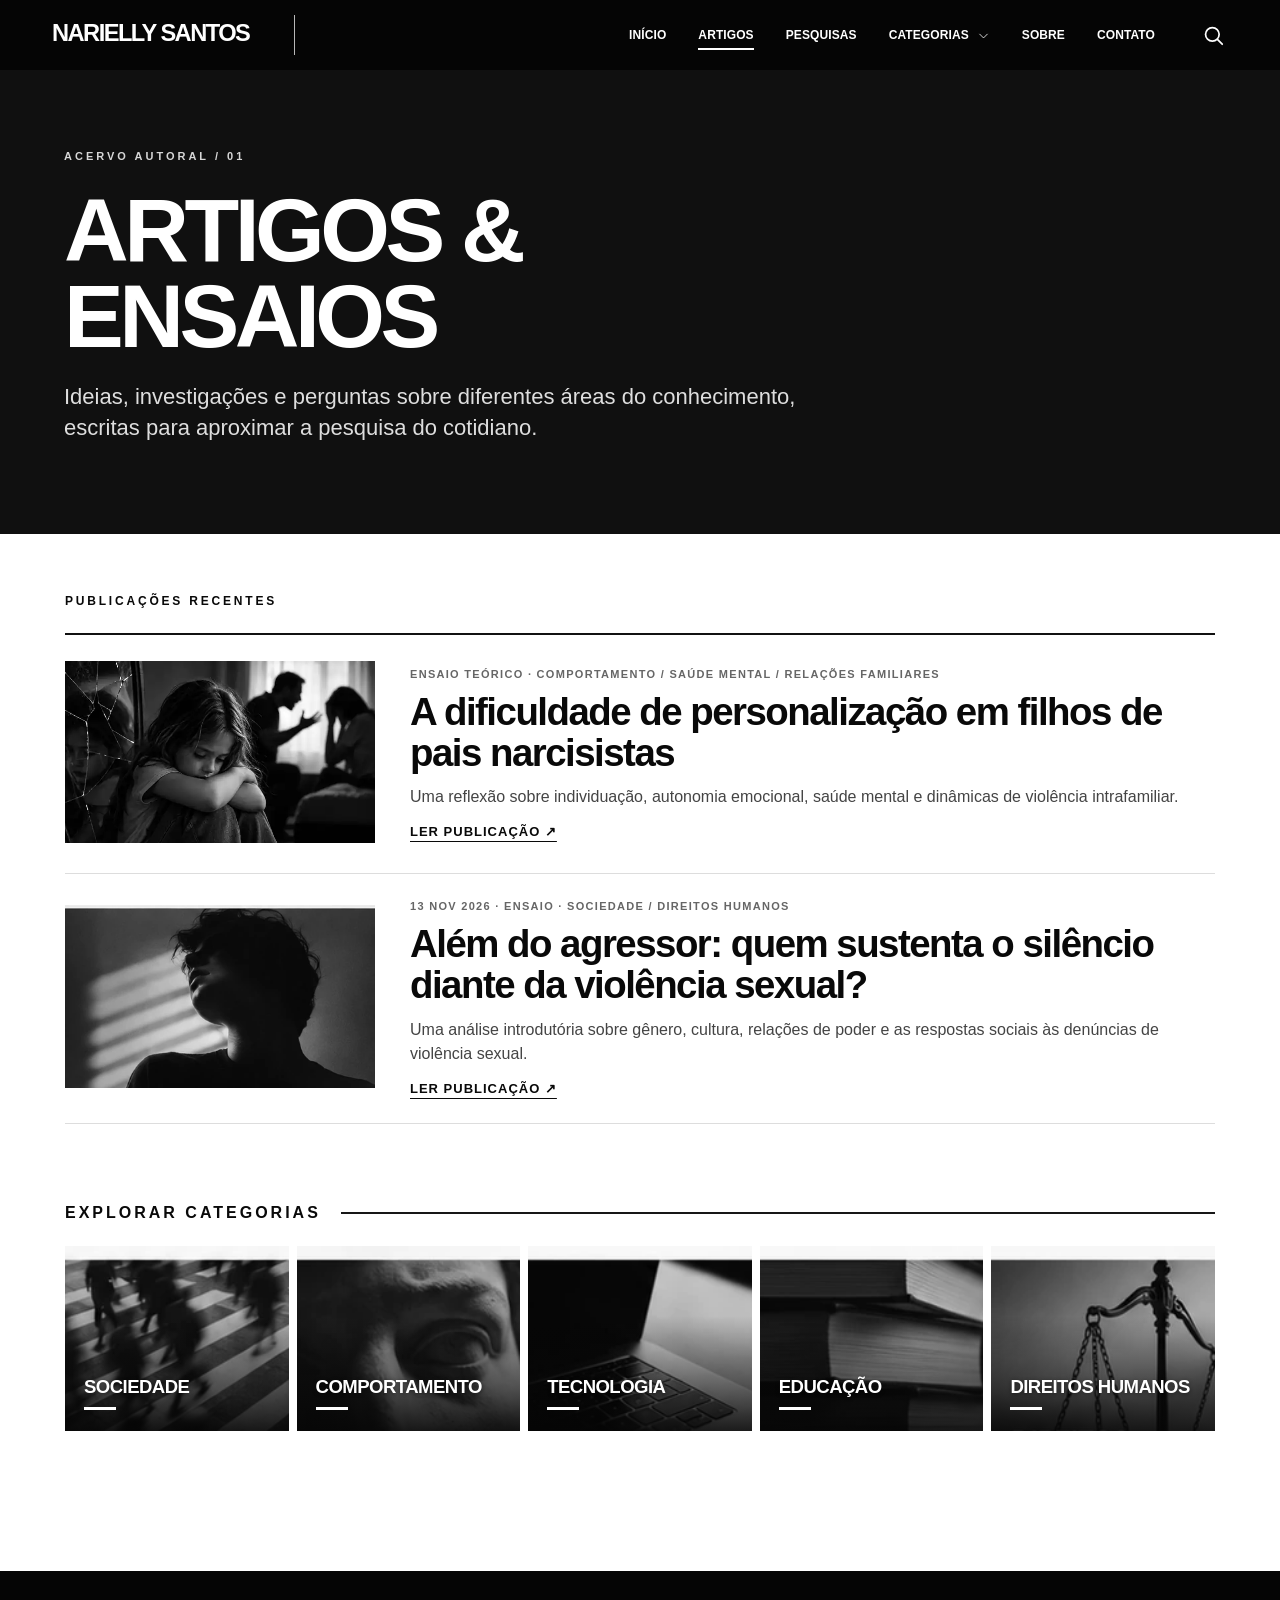
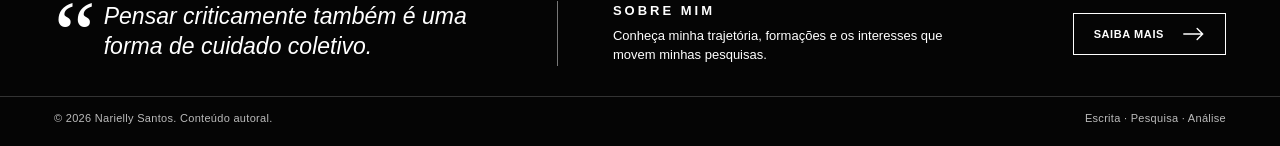
==== commit 7c97744a: "Restaura artigo de narcisismo parental na listagem" ====
--- a/artigos/index.html
+++ b/artigos/index.html
@@ -15,7 +15,8 @@
 <div class="header-actions"><button aria-label="Pesquisar no site" class="icon-button" data-search-open="" title="Pesquisar (/)" type="button"><svg aria-hidden="true" fill="none" stroke="currentColor" stroke-linecap="round" stroke-linejoin="round" viewbox="0 0 24 24"><circle cx="10.8" cy="10.8" r="7.1"></circle><path d="m16.1 16.1 5 5"></path></svg></button>
 <button aria-expanded="false" aria-label="Abrir menu" class="icon-button mobile-menu" data-menu="" type="button"><svg aria-hidden="true" fill="none" stroke="currentColor" stroke-linecap="round" viewbox="0 0 24 24"><path d="M2 6h20M2 12h20M2 18h20"></path></svg></button></div></div></header>
 <main id="main"><section class="inner-hero no-image"><div class="inner-kicker">ACERVO AUTORAL / 01</div><h1>ARTIGOS &amp;<br/>ENSAIOS</h1><p>Ideias, investigações e perguntas sobre diferentes áreas do conhecimento, escritas para aproximar a pesquisa do cotidiano.</p></section>
-<div class="content-container"><div class="section-overline" data-category-title="">PUBLICAÇÕES RECENTES</div><div class="article-list" data-article-list=""><article class="article-list-card"><a href="alem-do-agressor/index.html"><img alt="Silhueta conceitual em preto e branco" src="../assets/feature-silhouette.webp"/></a><div><div class="small-meta">13 NOV 2026 · ENSAIO · SOCIEDADE / DIREITOS HUMANOS</div><h2><a href="alem-do-agressor/index.html">Além do agressor: quem sustenta o silêncio diante da violência sexual?</a></h2><p>Uma análise introdutória sobre gênero, cultura, relações de poder e as respostas sociais às denúncias de violência sexual.</p><a class="text-arrow" href="alem-do-agressor/index.html">LER PUBLICAÇÃO ↗</a></div></article></div>
+<div class="content-container"><div class="section-overline" data-category-title="">PUBLICAÇÕES RECENTES</div><div class="article-list" data-article-list=""><article class="article-list-card" data-categories="comportamento,saude-mental,relacoes-familiares"><a href="narcisismo-parental-autonomia-emocional/index.html" aria-label="Ler A dificuldade de personalização em filhos de pais narcisistas"><img alt="Imagem editorial em preto e branco sobre relações familiares" src="../assets/capa-narcisismo-parental.webp"/></a><div><div class="small-meta">ENSAIO TEÓRICO · COMPORTAMENTO / SAÚDE MENTAL / RELAÇÕES FAMILIARES</div><h2><a href="narcisismo-parental-autonomia-emocional/index.html">A dificuldade de personalização em filhos de pais narcisistas</a></h2><p>Uma reflexão sobre individuação, autonomia emocional, saúde mental e dinâmicas de violência intrafamiliar.</p><a class="text-arrow" href="narcisismo-parental-autonomia-emocional/index.html">LER PUBLICAÇÃO ↗</a></div></article>
+<article class="article-list-card" data-categories="sociedade,direitos-humanos"><a href="alem-do-agressor/index.html"><img alt="Silhueta conceitual em preto e branco" src="../assets/feature-silhouette.webp"/></a><div><div class="small-meta">13 NOV 2026 · ENSAIO · SOCIEDADE / DIREITOS HUMANOS</div><h2><a href="alem-do-agressor/index.html">Além do agressor: quem sustenta o silêncio diante da violência sexual?</a></h2><p>Uma análise introdutória sobre gênero, cultura, relações de poder e as respostas sociais às denúncias de violência sexual.</p><a class="text-arrow" href="alem-do-agressor/index.html">LER PUBLICAÇÃO ↗</a></div></article></div>
 <div class="empty-state" data-empty-state="" hidden=""><h2>Novas publicações em preparação</h2><p>Esta categoria ainda não tem um texto publicado. O primeiro ensaio já está disponível nas seções Sociedade e Direitos humanos.</p><a href="./index.html">Ver todos os artigos ↗</a></div>
 <h2 class="section-label">EXPLORAR CATEGORIAS</h2><div class="topics-page"><a aria-label="Publicações de Sociedade" class="topic-card" href="../artigos/index.html?tema=sociedade"><img alt="Fotografia conceitual para a categoria Sociedade" src="../assets/category-sociedade.webp"/><span>SOCIEDADE</span></a><a aria-label="Publicações de Comportamento" class="topic-card" href="../artigos/index.html?tema=comportamento"><img alt="Fotografia conceitual para a categoria Comportamento" src="../assets/category-comportamento.webp"/><span>COMPORTAMENTO</span></a><a aria-label="Publicações de Tecnologia" class="topic-card" href="../artigos/index.html?tema=tecnologia"><img alt="Fotografia conceitual para a categoria Tecnologia" src="../assets/category-tecnologia.webp"/><span>TECNOLOGIA</span></a><a aria-label="Publicações de Educação" class="topic-card" href="../artigos/index.html?tema=educacao"><img alt="Fotografia conceitual para a categoria Educação" src="../assets/category-educacao.webp"/><span>EDUCAÇÃO</span></a><a aria-label="Publicações de Direitos Humanos" class="topic-card" href="../artigos/index.html?tema=direitos-humanos"><img alt="Fotografia conceitual para a categoria Direitos Humanos" src="../assets/category-direitos-humanos.webp"/><span>DIREITOS HUMANOS</span></a></div></div></main>
 <footer class="site-footer"><div class="footer-inner"><div class="footer-quote"><span aria-hidden="true" class="footer-quote-mark">“</span><em>Pensar criticamente também é uma forma de cuidado coletivo.</em></div><div class="footer-about"><h2>SOBRE MIM</h2><p>Conheça minha trajetória, formações e os interesses que movem minhas pesquisas.</p></div><a class="light-button" href="../sobre/index.html">SAIBA MAIS <svg aria-hidden="true" fill="none" stroke="currentColor" stroke-linecap="round" viewbox="0 0 28 18"><path d="M1 9h24M18 2l7 7-7 7"></path></svg></a></div>
--- a/assets/style.css
+++ b/assets/style.css
@@ -154,7 +154,8 @@
 @media(prefers-reduced-motion:reduce){html{scroll-behavior:auto}*,*::before,*::after{transition:none!important;animation:none!important}}
 
 
-/* Respiro editorial entre o estado vazio e a navegação por categorias. */
+/* Revisões de navegação, acessibilidade e espaçamentos preservadas. */
+[hidden] { display: none !important; }
 .content-container > .section-label { margin-top: 72px; margin-bottom: 24px; }
 .empty-state + .section-label { margin-top: 80px; }
 .topics-page { margin-top: 24px; }
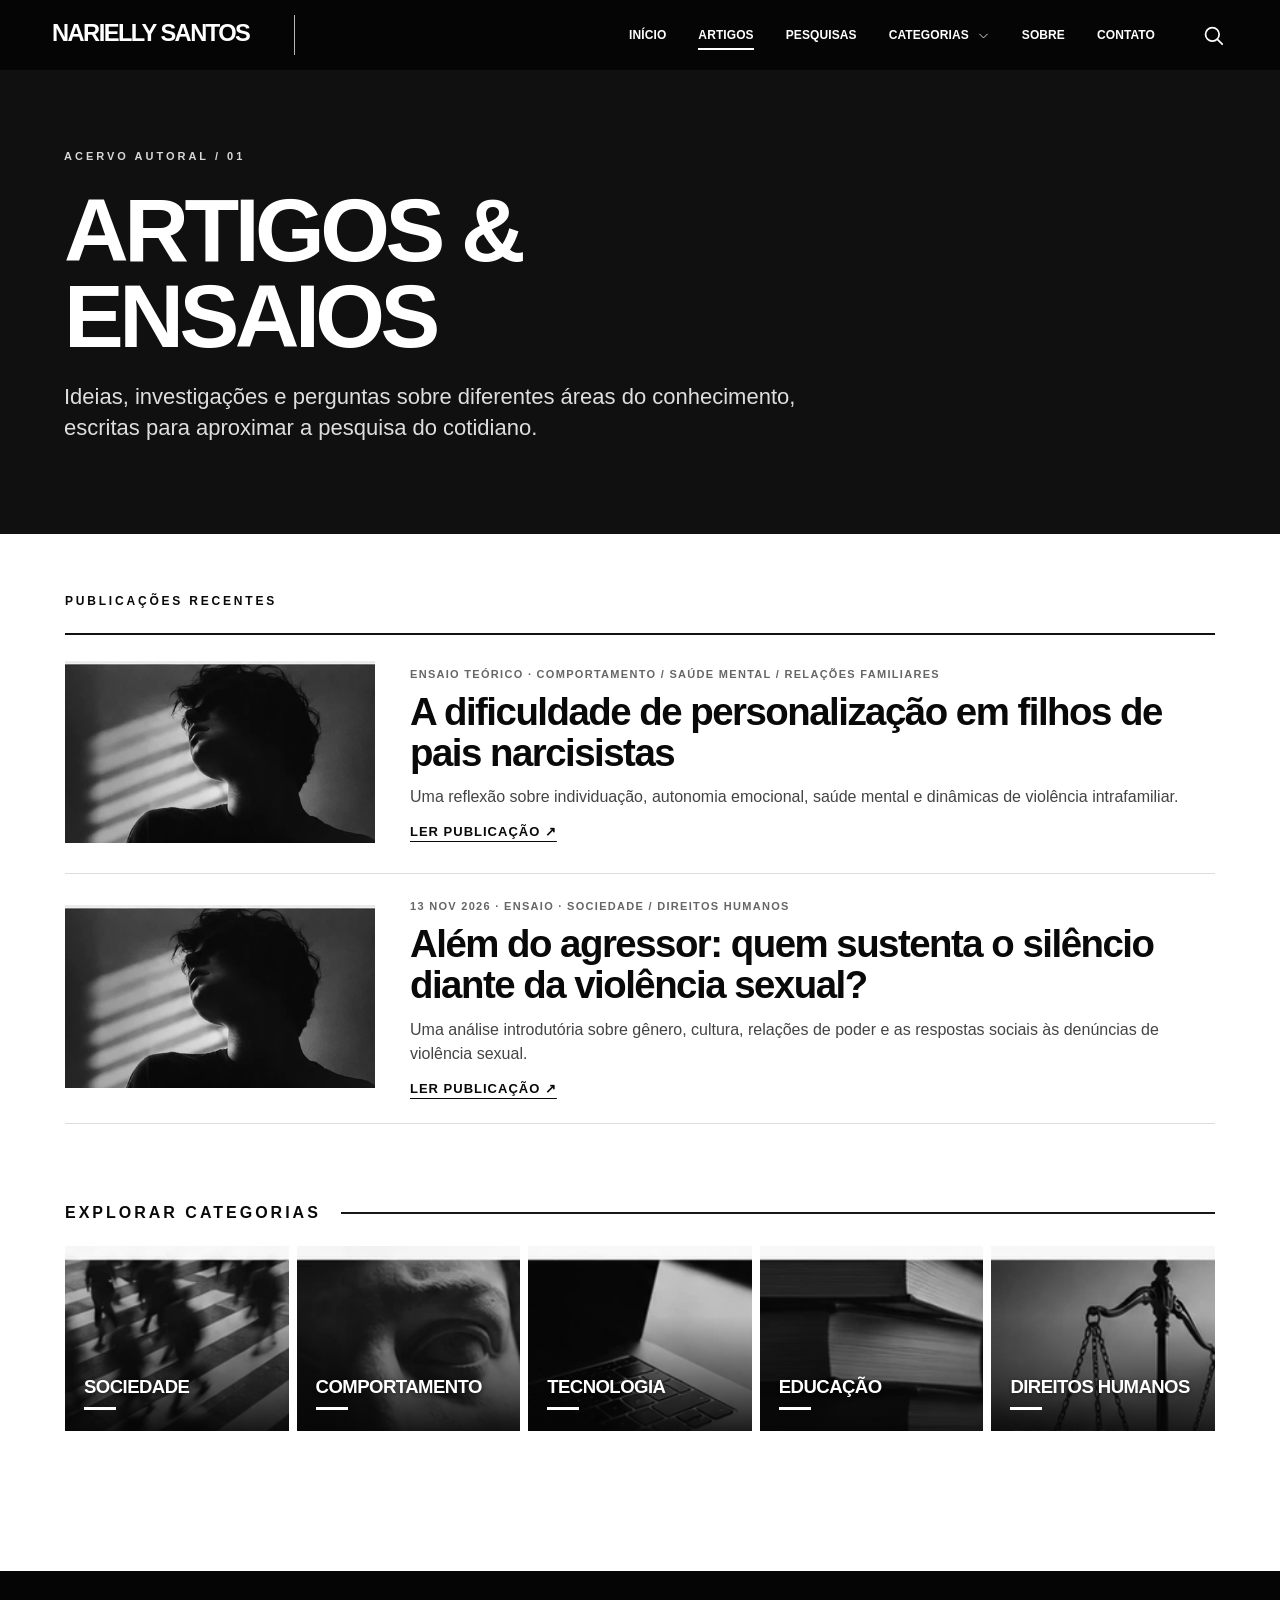
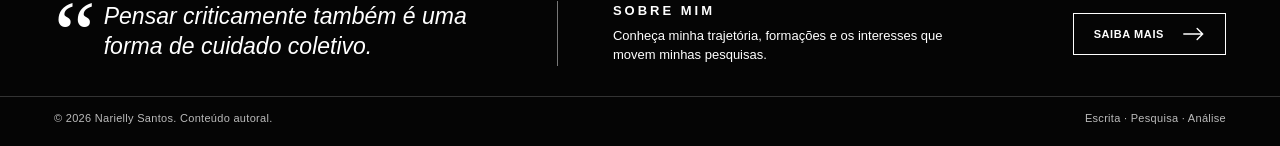
==== commit bed7b101: "Usa imagem disponível na listagem até restaurar a capa original" ====
--- a/artigos/index.html
+++ b/artigos/index.html
@@ -15,7 +15,7 @@
 <div class="header-actions"><button aria-label="Pesquisar no site" class="icon-button" data-search-open="" title="Pesquisar (/)" type="button"><svg aria-hidden="true" fill="none" stroke="currentColor" stroke-linecap="round" stroke-linejoin="round" viewbox="0 0 24 24"><circle cx="10.8" cy="10.8" r="7.1"></circle><path d="m16.1 16.1 5 5"></path></svg></button>
 <button aria-expanded="false" aria-label="Abrir menu" class="icon-button mobile-menu" data-menu="" type="button"><svg aria-hidden="true" fill="none" stroke="currentColor" stroke-linecap="round" viewbox="0 0 24 24"><path d="M2 6h20M2 12h20M2 18h20"></path></svg></button></div></div></header>
 <main id="main"><section class="inner-hero no-image"><div class="inner-kicker">ACERVO AUTORAL / 01</div><h1>ARTIGOS &amp;<br/>ENSAIOS</h1><p>Ideias, investigações e perguntas sobre diferentes áreas do conhecimento, escritas para aproximar a pesquisa do cotidiano.</p></section>
-<div class="content-container"><div class="section-overline" data-category-title="">PUBLICAÇÕES RECENTES</div><div class="article-list" data-article-list=""><article class="article-list-card" data-categories="comportamento,saude-mental,relacoes-familiares"><a href="narcisismo-parental-autonomia-emocional/index.html" aria-label="Ler A dificuldade de personalização em filhos de pais narcisistas"><img alt="Imagem editorial em preto e branco sobre relações familiares" src="../assets/capa-narcisismo-parental.webp"/></a><div><div class="small-meta">ENSAIO TEÓRICO · COMPORTAMENTO / SAÚDE MENTAL / RELAÇÕES FAMILIARES</div><h2><a href="narcisismo-parental-autonomia-emocional/index.html">A dificuldade de personalização em filhos de pais narcisistas</a></h2><p>Uma reflexão sobre individuação, autonomia emocional, saúde mental e dinâmicas de violência intrafamiliar.</p><a class="text-arrow" href="narcisismo-parental-autonomia-emocional/index.html">LER PUBLICAÇÃO ↗</a></div></article>
+<div class="content-container"><div class="section-overline" data-category-title="">PUBLICAÇÕES RECENTES</div><div class="article-list" data-article-list=""><article class="article-list-card" data-categories="comportamento,saude-mental,relacoes-familiares"><a href="narcisismo-parental-autonomia-emocional/index.html" aria-label="Ler A dificuldade de personalização em filhos de pais narcisistas"><img alt="Imagem editorial em preto e branco sobre relações familiares" src="../assets/feature-silhouette.webp"/></a><div><div class="small-meta">ENSAIO TEÓRICO · COMPORTAMENTO / SAÚDE MENTAL / RELAÇÕES FAMILIARES</div><h2><a href="narcisismo-parental-autonomia-emocional/index.html">A dificuldade de personalização em filhos de pais narcisistas</a></h2><p>Uma reflexão sobre individuação, autonomia emocional, saúde mental e dinâmicas de violência intrafamiliar.</p><a class="text-arrow" href="narcisismo-parental-autonomia-emocional/index.html">LER PUBLICAÇÃO ↗</a></div></article>
 <article class="article-list-card" data-categories="sociedade,direitos-humanos"><a href="alem-do-agressor/index.html"><img alt="Silhueta conceitual em preto e branco" src="../assets/feature-silhouette.webp"/></a><div><div class="small-meta">13 NOV 2026 · ENSAIO · SOCIEDADE / DIREITOS HUMANOS</div><h2><a href="alem-do-agressor/index.html">Além do agressor: quem sustenta o silêncio diante da violência sexual?</a></h2><p>Uma análise introdutória sobre gênero, cultura, relações de poder e as respostas sociais às denúncias de violência sexual.</p><a class="text-arrow" href="alem-do-agressor/index.html">LER PUBLICAÇÃO ↗</a></div></article></div>
 <div class="empty-state" data-empty-state="" hidden=""><h2>Novas publicações em preparação</h2><p>Esta categoria ainda não tem um texto publicado. O primeiro ensaio já está disponível nas seções Sociedade e Direitos humanos.</p><a href="./index.html">Ver todos os artigos ↗</a></div>
 <h2 class="section-label">EXPLORAR CATEGORIAS</h2><div class="topics-page"><a aria-label="Publicações de Sociedade" class="topic-card" href="../artigos/index.html?tema=sociedade"><img alt="Fotografia conceitual para a categoria Sociedade" src="../assets/category-sociedade.webp"/><span>SOCIEDADE</span></a><a aria-label="Publicações de Comportamento" class="topic-card" href="../artigos/index.html?tema=comportamento"><img alt="Fotografia conceitual para a categoria Comportamento" src="../assets/category-comportamento.webp"/><span>COMPORTAMENTO</span></a><a aria-label="Publicações de Tecnologia" class="topic-card" href="../artigos/index.html?tema=tecnologia"><img alt="Fotografia conceitual para a categoria Tecnologia" src="../assets/category-tecnologia.webp"/><span>TECNOLOGIA</span></a><a aria-label="Publicações de Educação" class="topic-card" href="../artigos/index.html?tema=educacao"><img alt="Fotografia conceitual para a categoria Educação" src="../assets/category-educacao.webp"/><span>EDUCAÇÃO</span></a><a aria-label="Publicações de Direitos Humanos" class="topic-card" href="../artigos/index.html?tema=direitos-humanos"><img alt="Fotografia conceitual para a categoria Direitos Humanos" src="../assets/category-direitos-humanos.webp"/><span>DIREITOS HUMANOS</span></a></div></div></main>
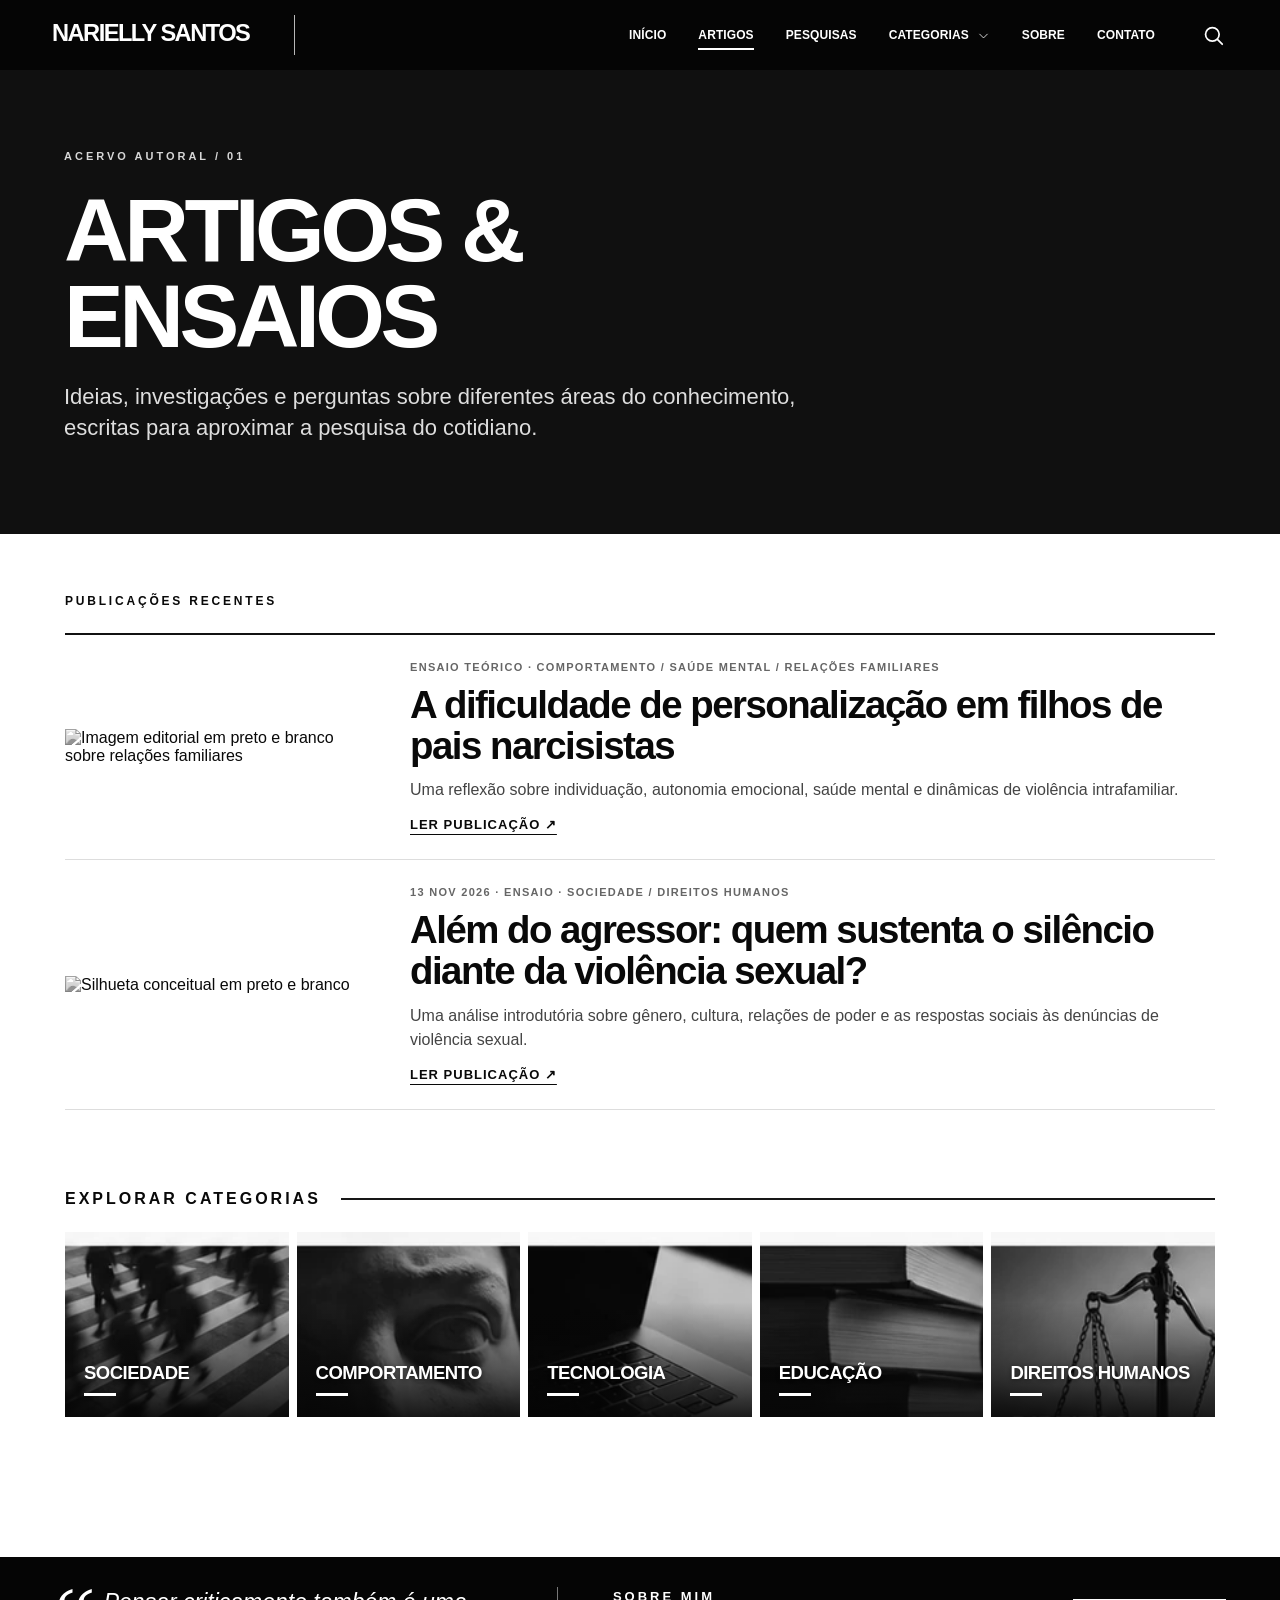
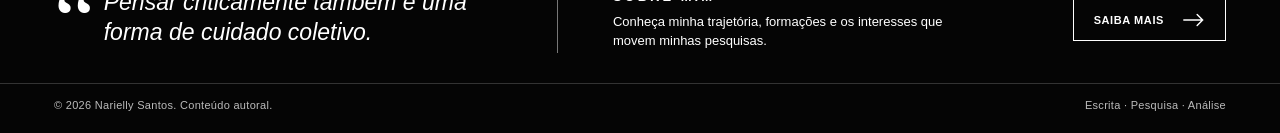
==== commit 9b648f9a: "Atualiza imagens editoriais da home e artigos" ====
--- a/artigos/index.html
+++ b/artigos/index.html
@@ -15,8 +15,8 @@
 <div class="header-actions"><button aria-label="Pesquisar no site" class="icon-button" data-search-open="" title="Pesquisar (/)" type="button"><svg aria-hidden="true" fill="none" stroke="currentColor" stroke-linecap="round" stroke-linejoin="round" viewbox="0 0 24 24"><circle cx="10.8" cy="10.8" r="7.1"></circle><path d="m16.1 16.1 5 5"></path></svg></button>
 <button aria-expanded="false" aria-label="Abrir menu" class="icon-button mobile-menu" data-menu="" type="button"><svg aria-hidden="true" fill="none" stroke="currentColor" stroke-linecap="round" viewbox="0 0 24 24"><path d="M2 6h20M2 12h20M2 18h20"></path></svg></button></div></div></header>
 <main id="main"><section class="inner-hero no-image"><div class="inner-kicker">ACERVO AUTORAL / 01</div><h1>ARTIGOS &amp;<br/>ENSAIOS</h1><p>Ideias, investigações e perguntas sobre diferentes áreas do conhecimento, escritas para aproximar a pesquisa do cotidiano.</p></section>
-<div class="content-container"><div class="section-overline" data-category-title="">PUBLICAÇÕES RECENTES</div><div class="article-list" data-article-list=""><article class="article-list-card" data-categories="comportamento,saude-mental,relacoes-familiares"><a href="narcisismo-parental-autonomia-emocional/index.html" aria-label="Ler A dificuldade de personalização em filhos de pais narcisistas"><img alt="Imagem editorial em preto e branco sobre relações familiares" src="../assets/feature-silhouette.webp"/></a><div><div class="small-meta">ENSAIO TEÓRICO · COMPORTAMENTO / SAÚDE MENTAL / RELAÇÕES FAMILIARES</div><h2><a href="narcisismo-parental-autonomia-emocional/index.html">A dificuldade de personalização em filhos de pais narcisistas</a></h2><p>Uma reflexão sobre individuação, autonomia emocional, saúde mental e dinâmicas de violência intrafamiliar.</p><a class="text-arrow" href="narcisismo-parental-autonomia-emocional/index.html">LER PUBLICAÇÃO ↗</a></div></article>
-<article class="article-list-card" data-categories="sociedade,direitos-humanos"><a href="alem-do-agressor/index.html"><img alt="Silhueta conceitual em preto e branco" src="../assets/feature-silhouette.webp"/></a><div><div class="small-meta">13 NOV 2026 · ENSAIO · SOCIEDADE / DIREITOS HUMANOS</div><h2><a href="alem-do-agressor/index.html">Além do agressor: quem sustenta o silêncio diante da violência sexual?</a></h2><p>Uma análise introdutória sobre gênero, cultura, relações de poder e as respostas sociais às denúncias de violência sexual.</p><a class="text-arrow" href="alem-do-agressor/index.html">LER PUBLICAÇÃO ↗</a></div></article></div>
+<div class="content-container"><div class="section-overline" data-category-title="">PUBLICAÇÕES RECENTES</div><div class="article-list" data-article-list=""><article class="article-list-card" data-categories="comportamento,saude-mental,relacoes-familiares"><a href="narcisismo-parental-autonomia-emocional/index.html" aria-label="Ler A dificuldade de personalização em filhos de pais narcisistas"><img alt="Imagem editorial em preto e branco sobre relações familiares" src="../assets/article-familia.webp"/></a><div><div class="small-meta">ENSAIO TEÓRICO · COMPORTAMENTO / SAÚDE MENTAL / RELAÇÕES FAMILIARES</div><h2><a href="narcisismo-parental-autonomia-emocional/index.html">A dificuldade de personalização em filhos de pais narcisistas</a></h2><p>Uma reflexão sobre individuação, autonomia emocional, saúde mental e dinâmicas de violência intrafamiliar.</p><a class="text-arrow" href="narcisismo-parental-autonomia-emocional/index.html">LER PUBLICAÇÃO ↗</a></div></article>
+<article class="article-list-card" data-categories="sociedade,direitos-humanos"><a href="alem-do-agressor/index.html"><img alt="Silhueta conceitual em preto e branco" src="../assets/article-silencio.webp"/></a><div><div class="small-meta">13 NOV 2026 · ENSAIO · SOCIEDADE / DIREITOS HUMANOS</div><h2><a href="alem-do-agressor/index.html">Além do agressor: quem sustenta o silêncio diante da violência sexual?</a></h2><p>Uma análise introdutória sobre gênero, cultura, relações de poder e as respostas sociais às denúncias de violência sexual.</p><a class="text-arrow" href="alem-do-agressor/index.html">LER PUBLICAÇÃO ↗</a></div></article></div>
 <div class="empty-state" data-empty-state="" hidden=""><h2>Novas publicações em preparação</h2><p>Esta categoria ainda não tem um texto publicado. O primeiro ensaio já está disponível nas seções Sociedade e Direitos humanos.</p><a href="./index.html">Ver todos os artigos ↗</a></div>
 <h2 class="section-label">EXPLORAR CATEGORIAS</h2><div class="topics-page"><a aria-label="Publicações de Sociedade" class="topic-card" href="../artigos/index.html?tema=sociedade"><img alt="Fotografia conceitual para a categoria Sociedade" src="../assets/category-sociedade.webp"/><span>SOCIEDADE</span></a><a aria-label="Publicações de Comportamento" class="topic-card" href="../artigos/index.html?tema=comportamento"><img alt="Fotografia conceitual para a categoria Comportamento" src="../assets/category-comportamento.webp"/><span>COMPORTAMENTO</span></a><a aria-label="Publicações de Tecnologia" class="topic-card" href="../artigos/index.html?tema=tecnologia"><img alt="Fotografia conceitual para a categoria Tecnologia" src="../assets/category-tecnologia.webp"/><span>TECNOLOGIA</span></a><a aria-label="Publicações de Educação" class="topic-card" href="../artigos/index.html?tema=educacao"><img alt="Fotografia conceitual para a categoria Educação" src="../assets/category-educacao.webp"/><span>EDUCAÇÃO</span></a><a aria-label="Publicações de Direitos Humanos" class="topic-card" href="../artigos/index.html?tema=direitos-humanos"><img alt="Fotografia conceitual para a categoria Direitos Humanos" src="../assets/category-direitos-humanos.webp"/><span>DIREITOS HUMANOS</span></a></div></div></main>
 <footer class="site-footer"><div class="footer-inner"><div class="footer-quote"><span aria-hidden="true" class="footer-quote-mark">“</span><em>Pensar criticamente também é uma forma de cuidado coletivo.</em></div><div class="footer-about"><h2>SOBRE MIM</h2><p>Conheça minha trajetória, formações e os interesses que movem minhas pesquisas.</p></div><a class="light-button" href="../sobre/index.html">SAIBA MAIS <svg aria-hidden="true" fill="none" stroke="currentColor" stroke-linecap="round" viewbox="0 0 28 18"><path d="M1 9h24M18 2l7 7-7 7"></path></svg></a></div>
--- a/assets/style.css
+++ b/assets/style.css
@@ -31,7 +31,7 @@
 .icon-button svg{width:23px;height:23px;stroke-width:1.8}
 .mobile-menu{display:none}
 .home-hero{height:530px;position:relative;background:linear-gradient(90deg,#1a1a1a,#222);color:#fff;overflow:hidden}
-.hero-art{position:absolute;top:0;right:0;width:63%;height:100%;background-image:url('hero-portrait.webp');background-repeat:no-repeat;background-position:center 45%;background-size:cover;filter:grayscale(1)}
+.hero-art{position:absolute;top:0;right:0;width:63%;height:100%;background-image:url('hero-editorial.webp');background-repeat:no-repeat;background-position:center 45%;background-size:cover;filter:grayscale(1)}
 .home-hero::before{content:"";position:absolute;inset:0;z-index:1;background:linear-gradient(90deg,#181818 0%,#181818 28%,#181818e6 42%,#18181844 61%,transparent 82%)}
 .hero-inner{max-width:var(--max);margin:auto;padding:0 72px;height:100%;position:relative;z-index:2;display:flex;flex-direction:column;justify-content:center;align-items:flex-start}
 .eyebrow{font-size:12px;font-weight:500;letter-spacing:5px;text-transform:uppercase}
@@ -83,7 +83,7 @@
 .inner-hero .inner-kicker{font-size:11px;letter-spacing:3px;font-weight:700;text-transform:uppercase;color:#d7d7d7}
 .inner-hero h1{font-size:clamp(52px,7vw,93px);font-weight:850;letter-spacing:-4.5px;line-height:.96;margin:25px 0 22px;max-width:1000px}
 .inner-hero p{font-size:clamp(17px,1.8vw,22px);line-height:1.43;max-width:760px;margin:0;color:#dedede}
-.inner-hero .hero-image{position:absolute;inset:0 0 0 52%;background:url('feature-silhouette.webp') center/cover;opacity:.48;filter:grayscale(1)}
+.inner-hero .hero-image{position:absolute;inset:0 0 0 52%;background:url('article-silencio.webp') center/cover;opacity:.48;filter:grayscale(1)}
 .inner-hero:has(.hero-image)::after{content:"";position:absolute;inset:0;background:linear-gradient(90deg,#0b0b0b 36%,#0b0b0bb3 65%,#0b0b0b36);pointer-events:none}
 .inner-hero:has(.hero-image)>:not(.hero-image){position:relative;z-index:1}
 .content-container{width:min(calc(100% - 64px),1150px);margin:auto;padding:60px 0 100px}
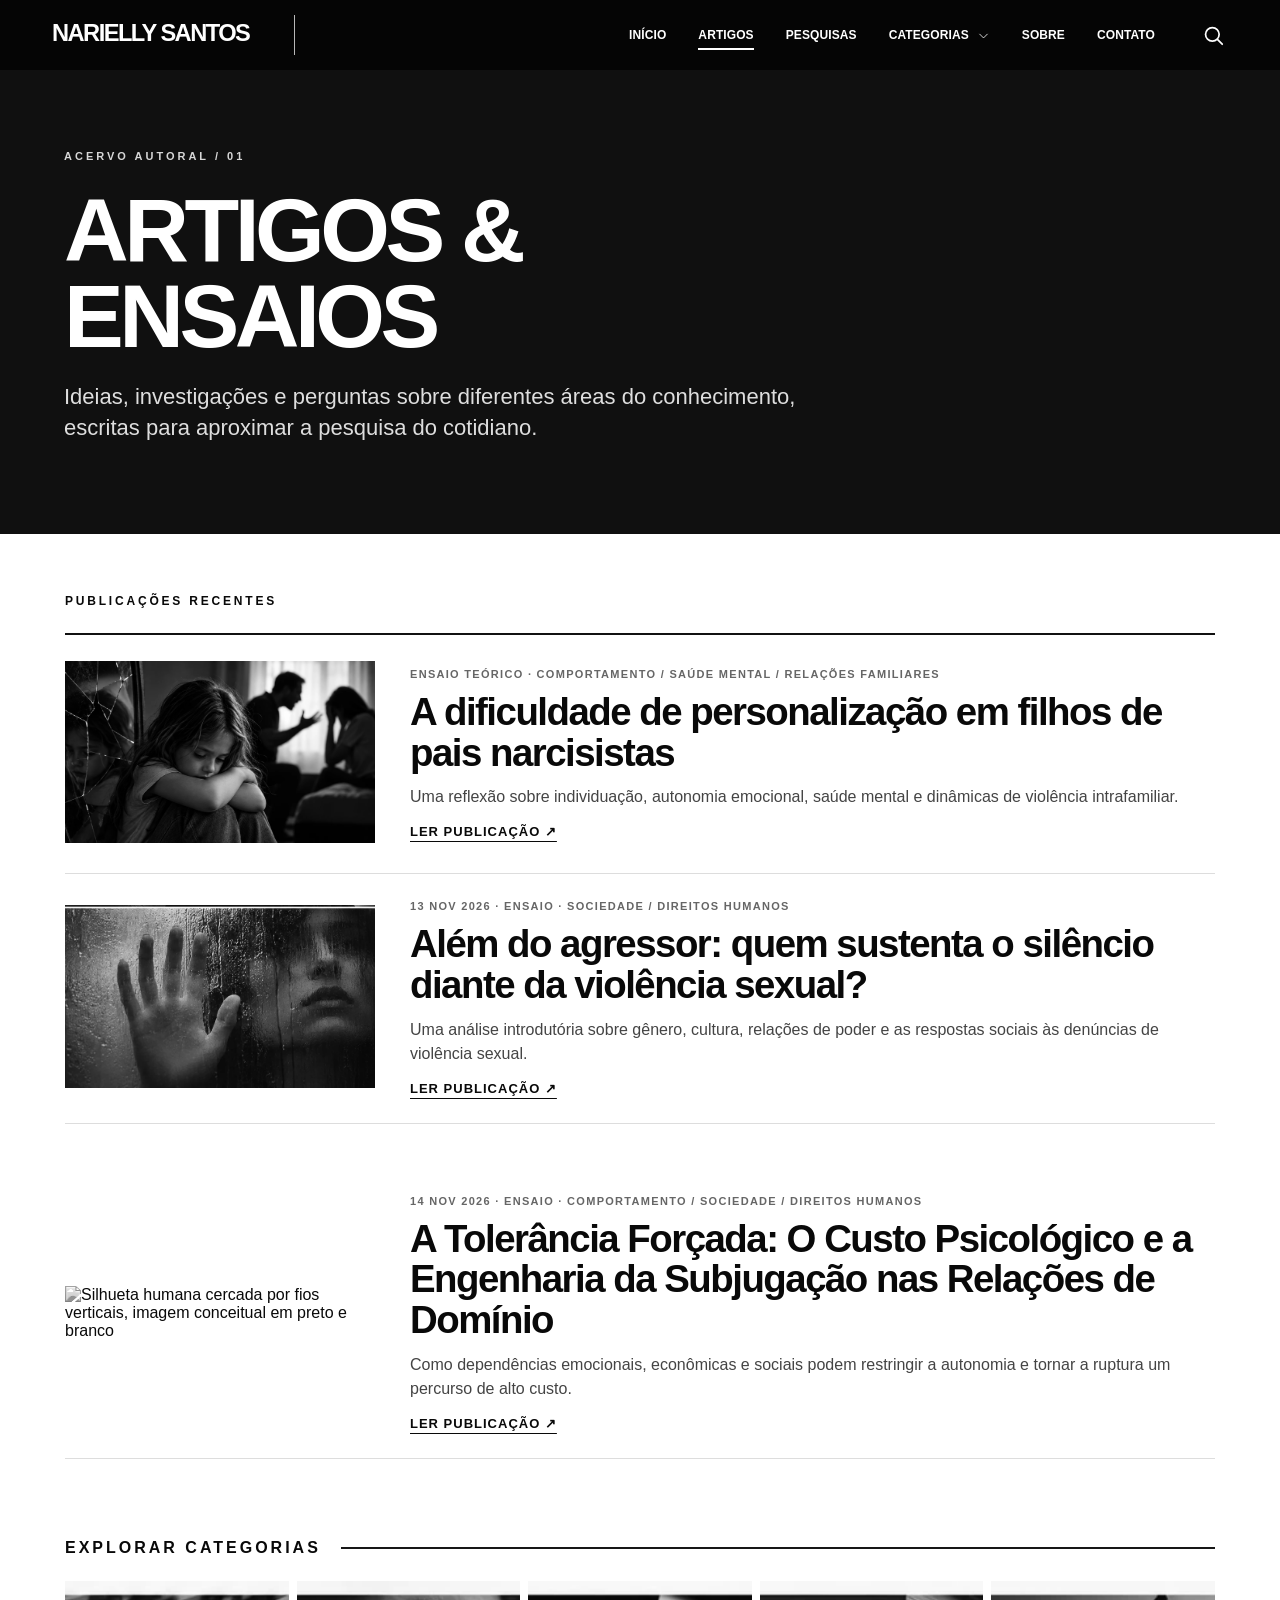
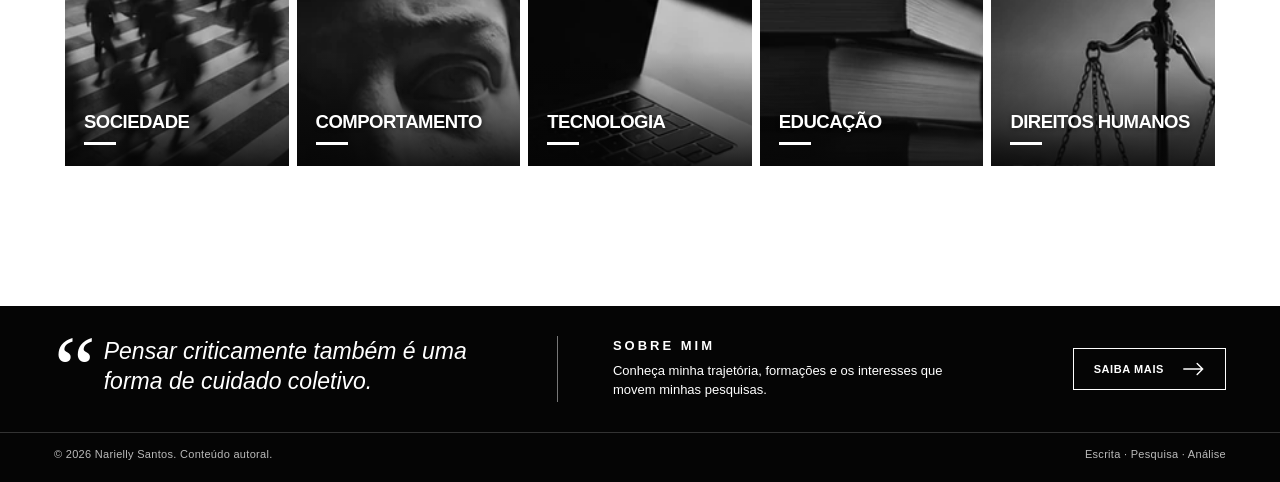
==== commit e60ee265: "Adicionar A Tolerância Forçada ao acervo de artigos" ====
--- a/artigos/index.html
+++ b/artigos/index.html
@@ -17,6 +17,7 @@
 <main id="main"><section class="inner-hero no-image"><div class="inner-kicker">ACERVO AUTORAL / 01</div><h1>ARTIGOS &amp;<br/>ENSAIOS</h1><p>Ideias, investigações e perguntas sobre diferentes áreas do conhecimento, escritas para aproximar a pesquisa do cotidiano.</p></section>
 <div class="content-container"><div class="section-overline" data-category-title="">PUBLICAÇÕES RECENTES</div><div class="article-list" data-article-list=""><article class="article-list-card" data-categories="comportamento,saude-mental,relacoes-familiares"><a href="narcisismo-parental-autonomia-emocional/index.html" aria-label="Ler A dificuldade de personalização em filhos de pais narcisistas"><img alt="Imagem editorial em preto e branco sobre relações familiares" src="../assets/article-familia.webp"/></a><div><div class="small-meta">ENSAIO TEÓRICO · COMPORTAMENTO / SAÚDE MENTAL / RELAÇÕES FAMILIARES</div><h2><a href="narcisismo-parental-autonomia-emocional/index.html">A dificuldade de personalização em filhos de pais narcisistas</a></h2><p>Uma reflexão sobre individuação, autonomia emocional, saúde mental e dinâmicas de violência intrafamiliar.</p><a class="text-arrow" href="narcisismo-parental-autonomia-emocional/index.html">LER PUBLICAÇÃO ↗</a></div></article>
 <article class="article-list-card" data-categories="sociedade,direitos-humanos"><a href="alem-do-agressor/index.html"><img alt="Silhueta conceitual em preto e branco" src="../assets/article-silencio.webp"/></a><div><div class="small-meta">13 NOV 2026 · ENSAIO · SOCIEDADE / DIREITOS HUMANOS</div><h2><a href="alem-do-agressor/index.html">Além do agressor: quem sustenta o silêncio diante da violência sexual?</a></h2><p>Uma análise introdutória sobre gênero, cultura, relações de poder e as respostas sociais às denúncias de violência sexual.</p><a class="text-arrow" href="alem-do-agressor/index.html">LER PUBLICAÇÃO ↗</a></div></article></div>
+<article class="article-list-card" data-categories="comportamento,sociedade,direitos-humanos"><a href="tolerancia-forcada/index.html" aria-label="Ler A Tolerância Forçada"><img alt="Silhueta humana cercada por fios verticais, imagem conceitual em preto e branco" src="../assets/tolerancia-forcada.webp"/></a><div><div class="small-meta">14 NOV 2026 · ENSAIO · COMPORTAMENTO / SOCIEDADE / DIREITOS HUMANOS</div><h2><a href="tolerancia-forcada/index.html">A Tolerância Forçada: O Custo Psicológico e a Engenharia da Subjugação nas Relações de Domínio</a></h2><p>Como dependências emocionais, econômicas e sociais podem restringir a autonomia e tornar a ruptura um percurso de alto custo.</p><a class="text-arrow" href="tolerancia-forcada/index.html">LER PUBLICAÇÃO ↗</a></div></article>
 <div class="empty-state" data-empty-state="" hidden=""><h2>Novas publicações em preparação</h2><p>Esta categoria ainda não tem um texto publicado. O primeiro ensaio já está disponível nas seções Sociedade e Direitos humanos.</p><a href="./index.html">Ver todos os artigos ↗</a></div>
 <h2 class="section-label">EXPLORAR CATEGORIAS</h2><div class="topics-page"><a aria-label="Publicações de Sociedade" class="topic-card" href="../artigos/index.html?tema=sociedade"><img alt="Fotografia conceitual para a categoria Sociedade" src="../assets/category-sociedade.webp"/><span>SOCIEDADE</span></a><a aria-label="Publicações de Comportamento" class="topic-card" href="../artigos/index.html?tema=comportamento"><img alt="Fotografia conceitual para a categoria Comportamento" src="../assets/category-comportamento.webp"/><span>COMPORTAMENTO</span></a><a aria-label="Publicações de Tecnologia" class="topic-card" href="../artigos/index.html?tema=tecnologia"><img alt="Fotografia conceitual para a categoria Tecnologia" src="../assets/category-tecnologia.webp"/><span>TECNOLOGIA</span></a><a aria-label="Publicações de Educação" class="topic-card" href="../artigos/index.html?tema=educacao"><img alt="Fotografia conceitual para a categoria Educação" src="../assets/category-educacao.webp"/><span>EDUCAÇÃO</span></a><a aria-label="Publicações de Direitos Humanos" class="topic-card" href="../artigos/index.html?tema=direitos-humanos"><img alt="Fotografia conceitual para a categoria Direitos Humanos" src="../assets/category-direitos-humanos.webp"/><span>DIREITOS HUMANOS</span></a></div></div></main>
 <footer class="site-footer"><div class="footer-inner"><div class="footer-quote"><span aria-hidden="true" class="footer-quote-mark">“</span><em>Pensar criticamente também é uma forma de cuidado coletivo.</em></div><div class="footer-about"><h2>SOBRE MIM</h2><p>Conheça minha trajetória, formações e os interesses que movem minhas pesquisas.</p></div><a class="light-button" href="../sobre/index.html">SAIBA MAIS <svg aria-hidden="true" fill="none" stroke="currentColor" stroke-linecap="round" viewbox="0 0 28 18"><path d="M1 9h24M18 2l7 7-7 7"></path></svg></a></div>
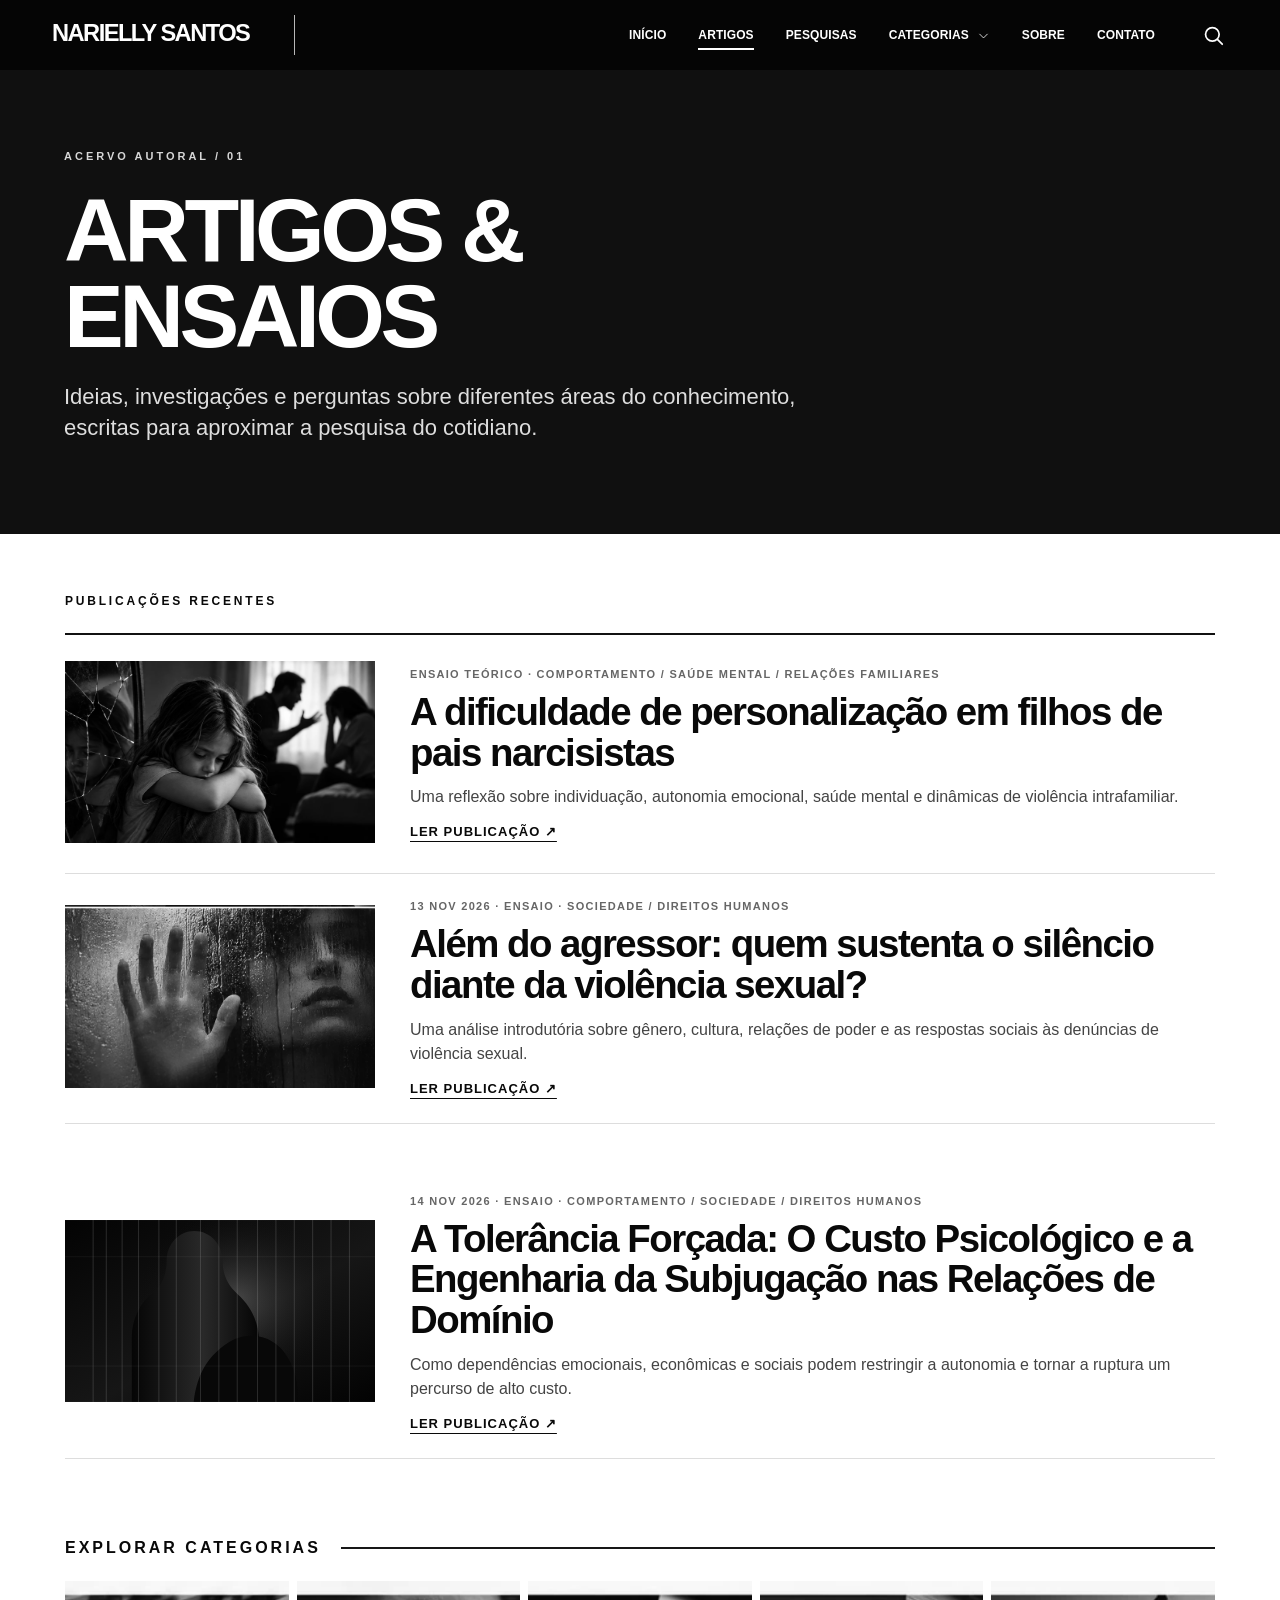
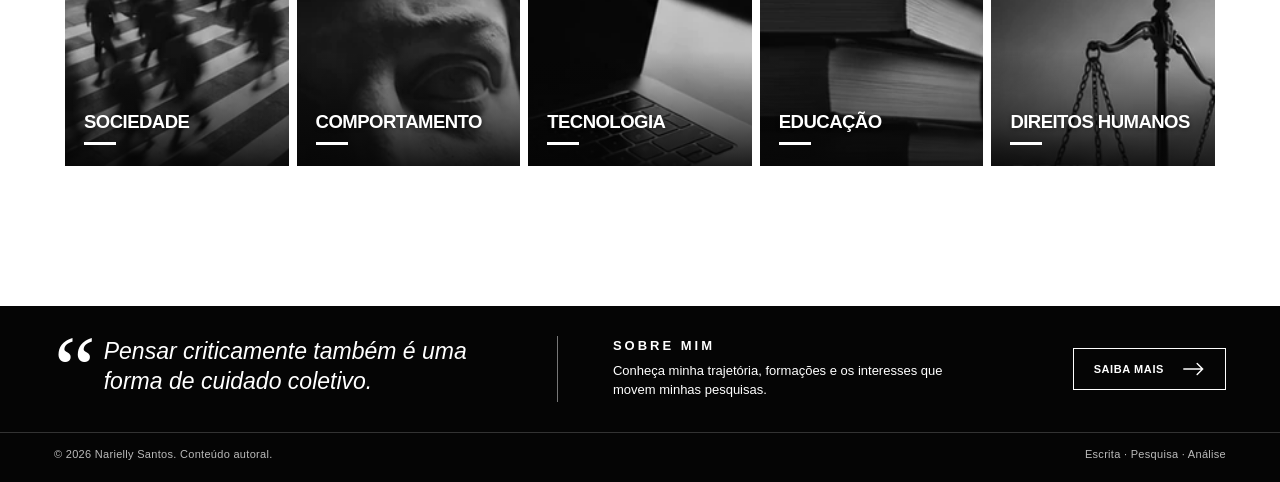
==== commit 23da1732: "Vincular imagem editorial do ensaio" ====
--- a/artigos/index.html
+++ b/artigos/index.html
@@ -17,7 +17,7 @@
 <main id="main"><section class="inner-hero no-image"><div class="inner-kicker">ACERVO AUTORAL / 01</div><h1>ARTIGOS &amp;<br/>ENSAIOS</h1><p>Ideias, investigações e perguntas sobre diferentes áreas do conhecimento, escritas para aproximar a pesquisa do cotidiano.</p></section>
 <div class="content-container"><div class="section-overline" data-category-title="">PUBLICAÇÕES RECENTES</div><div class="article-list" data-article-list=""><article class="article-list-card" data-categories="comportamento,saude-mental,relacoes-familiares"><a href="narcisismo-parental-autonomia-emocional/index.html" aria-label="Ler A dificuldade de personalização em filhos de pais narcisistas"><img alt="Imagem editorial em preto e branco sobre relações familiares" src="../assets/article-familia.webp"/></a><div><div class="small-meta">ENSAIO TEÓRICO · COMPORTAMENTO / SAÚDE MENTAL / RELAÇÕES FAMILIARES</div><h2><a href="narcisismo-parental-autonomia-emocional/index.html">A dificuldade de personalização em filhos de pais narcisistas</a></h2><p>Uma reflexão sobre individuação, autonomia emocional, saúde mental e dinâmicas de violência intrafamiliar.</p><a class="text-arrow" href="narcisismo-parental-autonomia-emocional/index.html">LER PUBLICAÇÃO ↗</a></div></article>
 <article class="article-list-card" data-categories="sociedade,direitos-humanos"><a href="alem-do-agressor/index.html"><img alt="Silhueta conceitual em preto e branco" src="../assets/article-silencio.webp"/></a><div><div class="small-meta">13 NOV 2026 · ENSAIO · SOCIEDADE / DIREITOS HUMANOS</div><h2><a href="alem-do-agressor/index.html">Além do agressor: quem sustenta o silêncio diante da violência sexual?</a></h2><p>Uma análise introdutória sobre gênero, cultura, relações de poder e as respostas sociais às denúncias de violência sexual.</p><a class="text-arrow" href="alem-do-agressor/index.html">LER PUBLICAÇÃO ↗</a></div></article></div>
-<article class="article-list-card" data-categories="comportamento,sociedade,direitos-humanos"><a href="tolerancia-forcada/index.html" aria-label="Ler A Tolerância Forçada"><img alt="Silhueta humana cercada por fios verticais, imagem conceitual em preto e branco" src="../assets/tolerancia-forcada.webp"/></a><div><div class="small-meta">14 NOV 2026 · ENSAIO · COMPORTAMENTO / SOCIEDADE / DIREITOS HUMANOS</div><h2><a href="tolerancia-forcada/index.html">A Tolerância Forçada: O Custo Psicológico e a Engenharia da Subjugação nas Relações de Domínio</a></h2><p>Como dependências emocionais, econômicas e sociais podem restringir a autonomia e tornar a ruptura um percurso de alto custo.</p><a class="text-arrow" href="tolerancia-forcada/index.html">LER PUBLICAÇÃO ↗</a></div></article>
+<article class="article-list-card" data-categories="comportamento,sociedade,direitos-humanos"><a href="tolerancia-forcada/index.html" aria-label="Ler A Tolerância Forçada"><img alt="Silhueta humana cercada por fios verticais, imagem conceitual em preto e branco" src="../assets/tolerancia-forcada.svg"/></a><div><div class="small-meta">14 NOV 2026 · ENSAIO · COMPORTAMENTO / SOCIEDADE / DIREITOS HUMANOS</div><h2><a href="tolerancia-forcada/index.html">A Tolerância Forçada: O Custo Psicológico e a Engenharia da Subjugação nas Relações de Domínio</a></h2><p>Como dependências emocionais, econômicas e sociais podem restringir a autonomia e tornar a ruptura um percurso de alto custo.</p><a class="text-arrow" href="tolerancia-forcada/index.html">LER PUBLICAÇÃO ↗</a></div></article>
 <div class="empty-state" data-empty-state="" hidden=""><h2>Novas publicações em preparação</h2><p>Esta categoria ainda não tem um texto publicado. O primeiro ensaio já está disponível nas seções Sociedade e Direitos humanos.</p><a href="./index.html">Ver todos os artigos ↗</a></div>
 <h2 class="section-label">EXPLORAR CATEGORIAS</h2><div class="topics-page"><a aria-label="Publicações de Sociedade" class="topic-card" href="../artigos/index.html?tema=sociedade"><img alt="Fotografia conceitual para a categoria Sociedade" src="../assets/category-sociedade.webp"/><span>SOCIEDADE</span></a><a aria-label="Publicações de Comportamento" class="topic-card" href="../artigos/index.html?tema=comportamento"><img alt="Fotografia conceitual para a categoria Comportamento" src="../assets/category-comportamento.webp"/><span>COMPORTAMENTO</span></a><a aria-label="Publicações de Tecnologia" class="topic-card" href="../artigos/index.html?tema=tecnologia"><img alt="Fotografia conceitual para a categoria Tecnologia" src="../assets/category-tecnologia.webp"/><span>TECNOLOGIA</span></a><a aria-label="Publicações de Educação" class="topic-card" href="../artigos/index.html?tema=educacao"><img alt="Fotografia conceitual para a categoria Educação" src="../assets/category-educacao.webp"/><span>EDUCAÇÃO</span></a><a aria-label="Publicações de Direitos Humanos" class="topic-card" href="../artigos/index.html?tema=direitos-humanos"><img alt="Fotografia conceitual para a categoria Direitos Humanos" src="../assets/category-direitos-humanos.webp"/><span>DIREITOS HUMANOS</span></a></div></div></main>
 <footer class="site-footer"><div class="footer-inner"><div class="footer-quote"><span aria-hidden="true" class="footer-quote-mark">“</span><em>Pensar criticamente também é uma forma de cuidado coletivo.</em></div><div class="footer-about"><h2>SOBRE MIM</h2><p>Conheça minha trajetória, formações e os interesses que movem minhas pesquisas.</p></div><a class="light-button" href="../sobre/index.html">SAIBA MAIS <svg aria-hidden="true" fill="none" stroke="currentColor" stroke-linecap="round" viewbox="0 0 28 18"><path d="M1 9h24M18 2l7 7-7 7"></path></svg></a></div>
